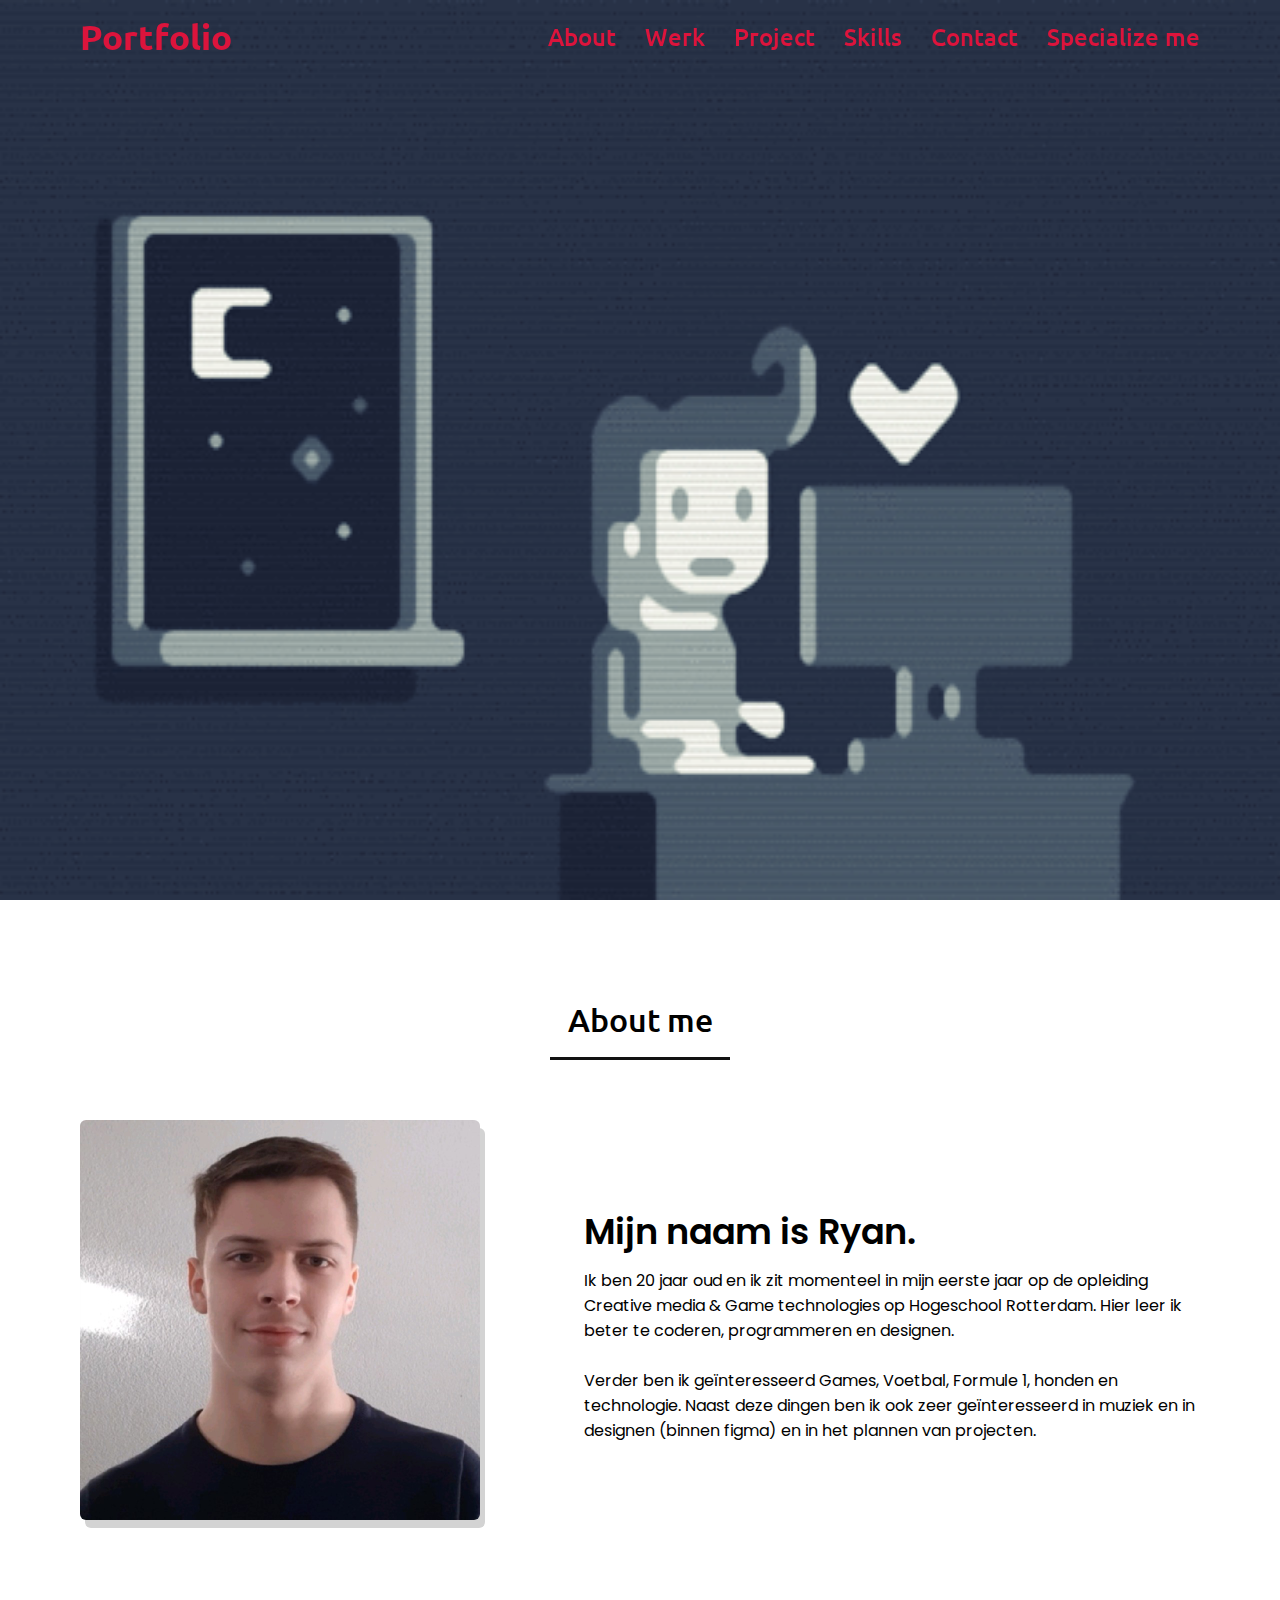
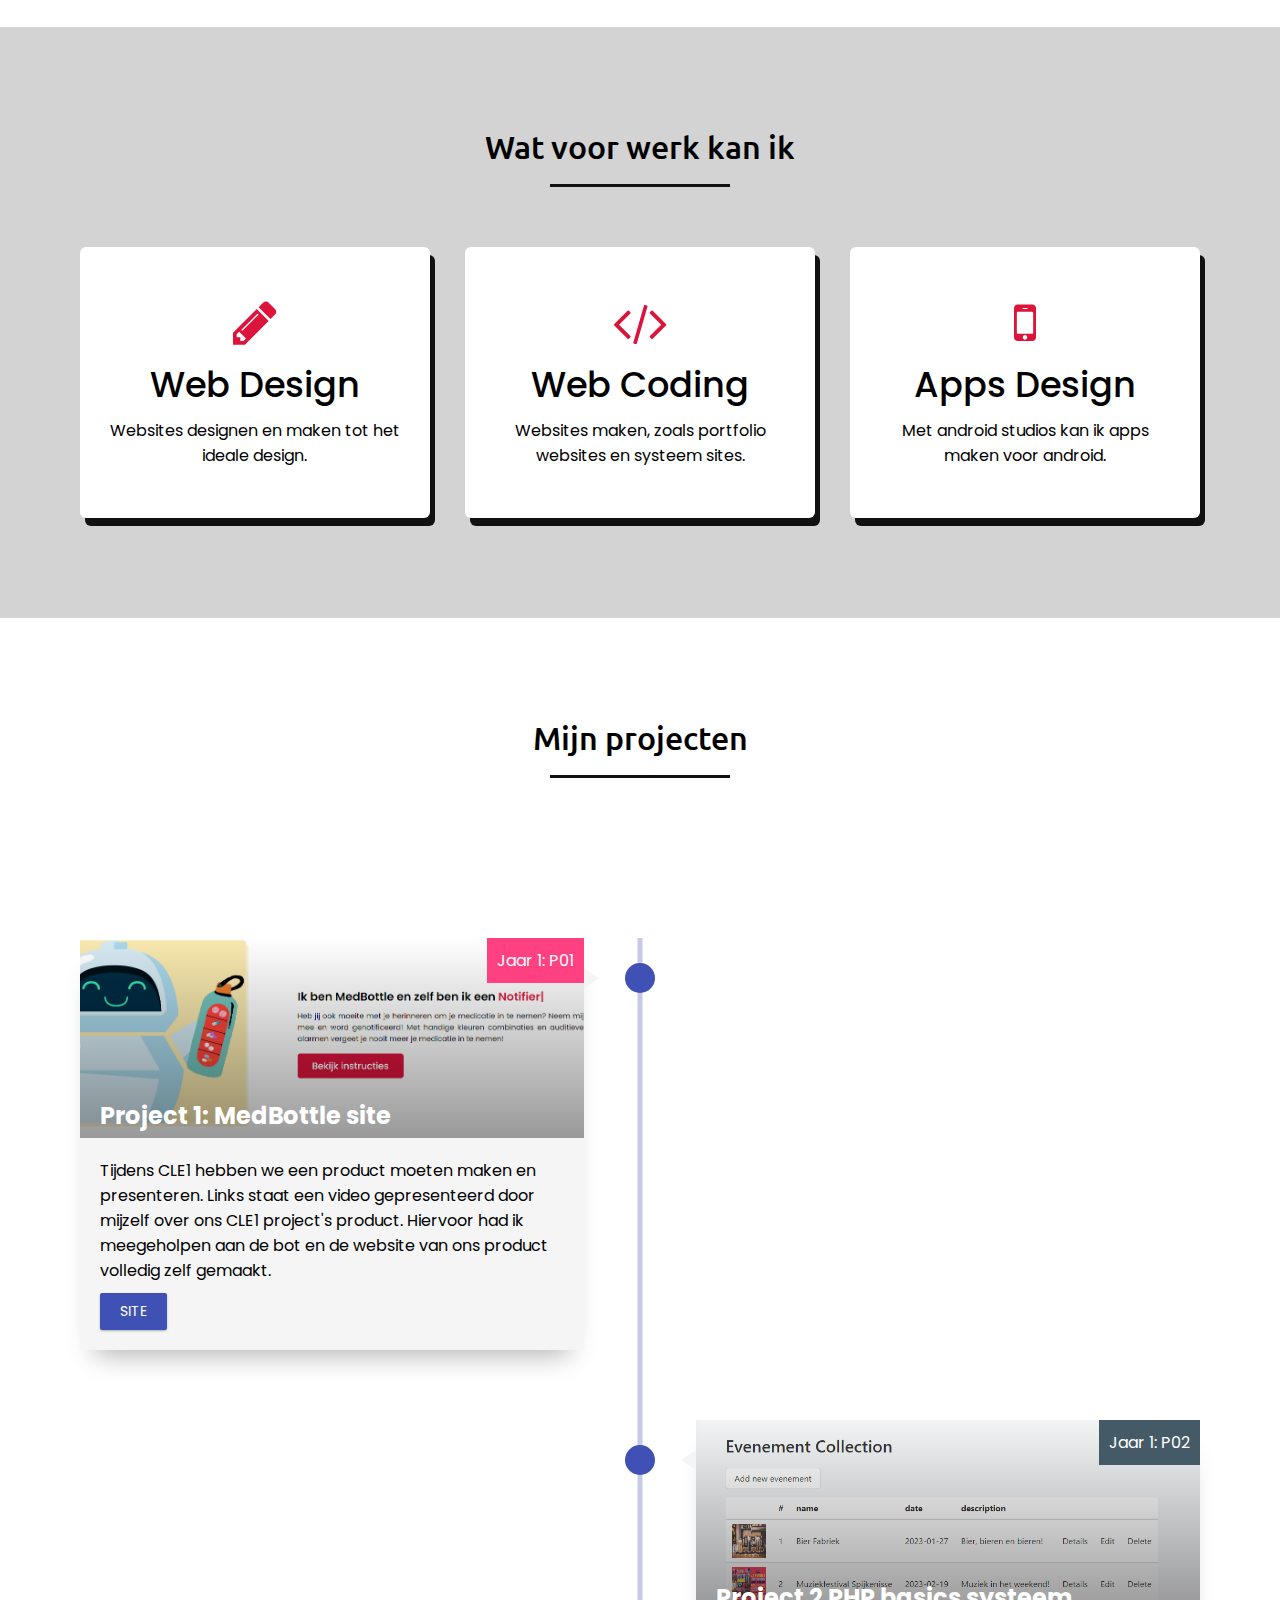
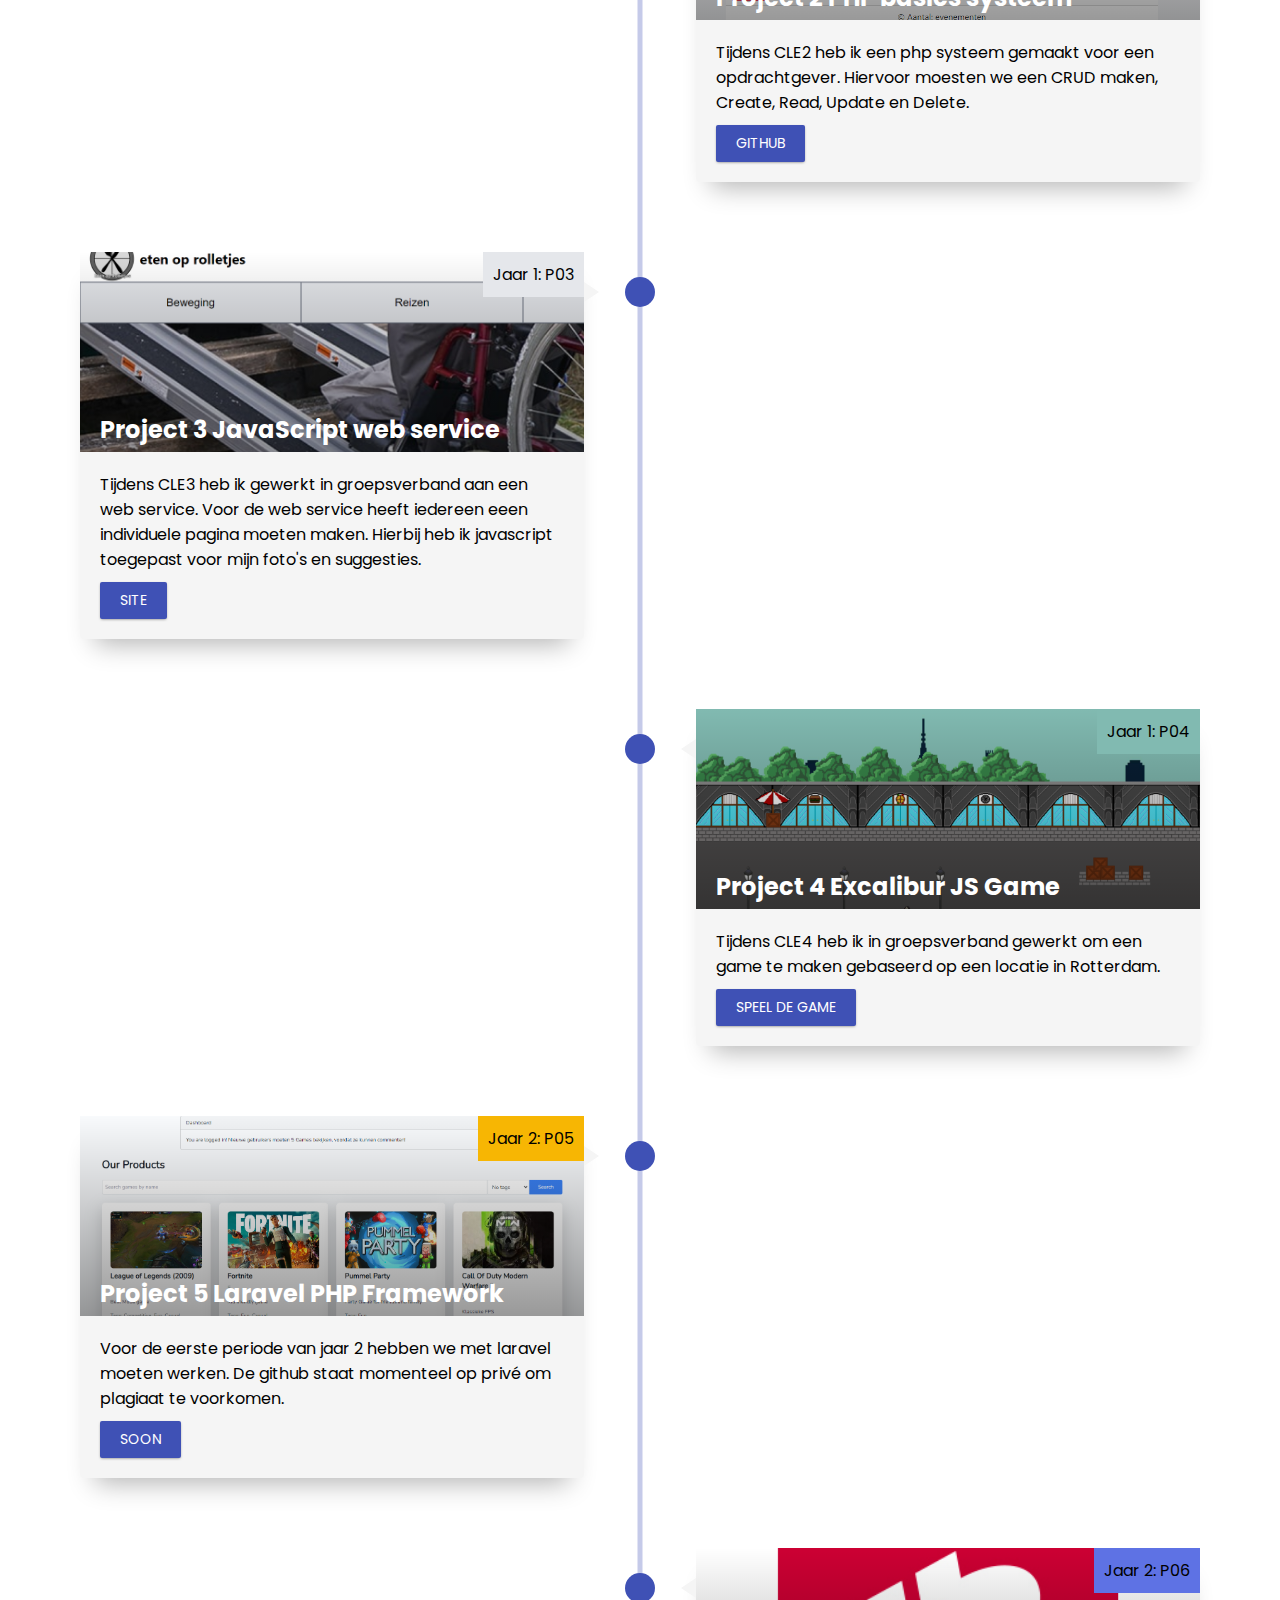
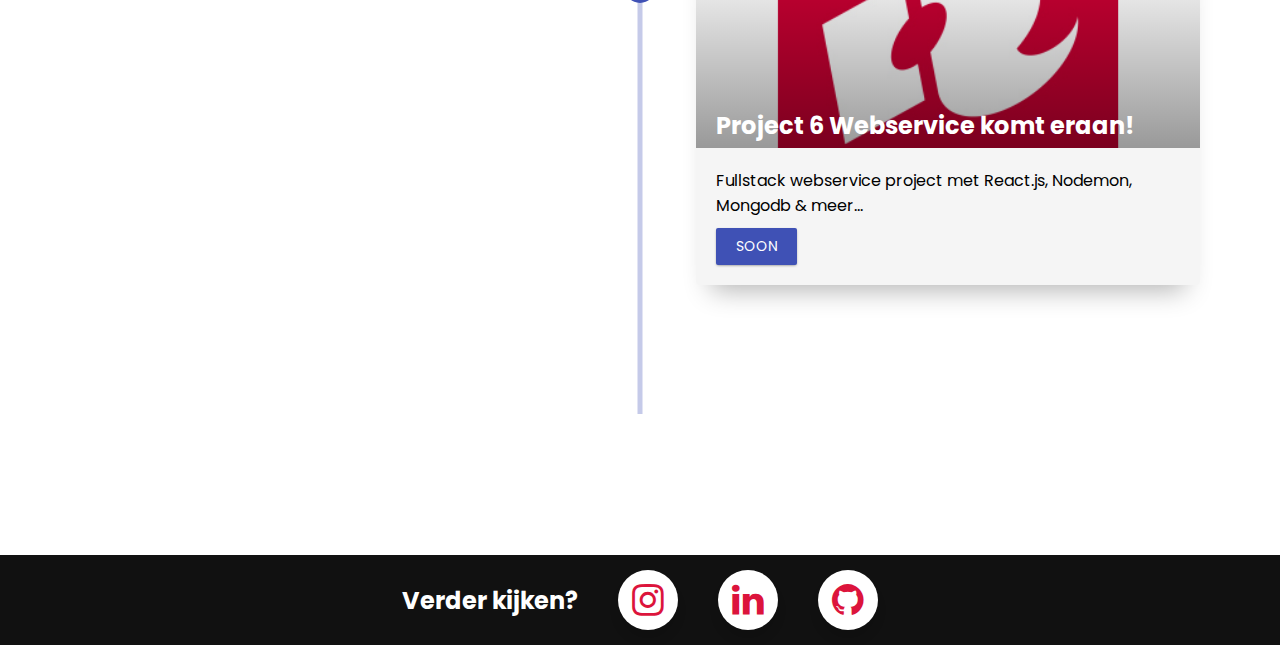
==== index.html @ 74a5bacd "Portfolio update" ====
<!DOCTYPE html>
<html lang="en">

<head>
    <meta charset="UTF-8">
    <meta http-equiv="X-UA-Compatible" content="IE=edge">
    <meta name="viewport" content="width=device-width, initial-scale=1.0">
    <title>Ryan de Man Portfolio</title>
    <link rel="icon" type="image/x-icon" href="./images/logohr.jpg">
    <link rel="stylesheet" href="portfolio.css">
    <script src="https://code.jquery.com/jquery-3.5.1.min.js"></script>
    <link rel="stylesheet" href="https://cdnjs.cloudflare.com/ajax/libs/font-awesome/4.7.0/css/font-awesome.min.css">
</head>

<body>
    <div class="scroll-up-btn">
        <i class="fa fa-angle-up"></i>
    </div>
    <header>
        <nav class="navbar">
            <div class="max-width">
                <div class="logo"><a href="#"><span>Portfolio</span></a></div>
                <ul class="menu">
                    <li><a href="#about" class="menu-btn">About</a></li>
                    <li><a href="#werk" class="menu-btn">Werk</a></li>
                    <li><a href="#werkvr" class="menu-btn">Project</a></li>
                    <li><a href="#skills" class="menu-btn">Skills</a></li>
                    <li><a href="#contact" class="menu-btn">Contact</a></li>
                    <li><a href="specialize.html" class="menu-btn">Specialize me</a></li>
                </ul>
                <div class="menu-btn">
                    <i class="fa fa-bars"></i>
                </div>
            </div>
        </nav>
    </header>
    <main>
        <!-- home section start -->
        <section class="home" id="home">
            <div class="max-width">
                <div class="home-content">
                    <div class="text-1"></div>
                    <div class="text-2"></div>
                    <div class="text-3"></div>
                </div>
            </div>
        </section>

        <!-- about section start -->
        <section class="about" id="about">
            <div class="max-width">
                <h2 class="title">About me</h2>
                <div class="about-content">
                    <div class="column left">
                        <img src="images/ryandm.jpg" alt="">
                    </div>
                    <div class="column right">
                        <div class="text">Mijn naam is Ryan.<span class="typing-2"></span></div>
                        <p>Ik ben 20 jaar oud en ik zit momenteel in mijn eerste jaar op de opleiding Creative media & Game technologies op Hogeschool Rotterdam. 
                            Hier leer ik beter te coderen, programmeren en designen.
                        </p>
                        <br>
                        <p>Verder ben ik geïnteresseerd Games, Voetbal, Formule 1, honden en technologie. Naast deze dingen ben ik ook zeer geïnteresseerd in muziek en 
                            in designen (binnen figma) en in het plannen van projecten.
                        </p>
                    </div>
                </div>
            </div>
        </section>

        <!-- Werk service start -->
        <section class="services" id="werk">
            <div class="max-width">
                <h2 class="title">Wat voor werk kan ik</h2>
                <div class="serv-content">
                    <div class="card">
                        <div class="box">
                            <i class="fa fa-pencil"></i>
                            <div class="text">Web Design</div>
                            <p>Websites designen en maken tot het ideale design.</p>
                        </div>
                    </div>
                    <div class="card">
                        <div class="box">
                            <i class="fa fa-code"></i>

                            <div class="text">Web Coding</div>
                            <p>Websites maken, zoals portfolio websites en systeem sites. </p>
                        </div>
                    </div>
                    <div class="card">
                        <div class="box">
                            <i class="fa fa-mobile"></i>
                            <div class="text">Apps Design</div>
                            <p>Met android studios kan ik apps maken voor android.</p>
                        </div>
                    </div>
                </div>
            </div>
        </section>


        <section class="about" id="werkvr">
            <div class="max-width">
                <h2 class="title">Mijn projecten</h2>
                <section class="timeline">
                    <div class="container">
                        <div class="timeline-item">
                            <div class="timeline-img"></div>

                            <div class="timeline-content timeline-card js--fadeInLeft">
                                <div class="timeline-img-header">
                                    <h2>Project 1: MedBottle site</h2>
                                </div>
                                <div class="date">Jaar 1: P01</div>
                                <p>Tijdens CLE1 hebben we een product moeten maken en presenteren. Links staat een video gepresenteerd door mijzelf over ons CLE1 project's product. Hiervoor had ik meegeholpen aan de bot en de website van ons product volledig
                                    zelf gemaakt.</p>
                                <a class="bnt-more" href="https://fireshotryan.github.io/CLEMedBottle/index.html" target="_blank">Site</a>
                            </div>
                        </div>

                        <div class="timeline-item">

                            <div class="timeline-img"></div>

                            <div class="timeline-content timeline-card js--fadeInRight">
                                <div class="timeline-img-header2">
                                    <h2>Project 2 PHP basics systeem</h2>
                                </div>
                                <div class="datetwo">Jaar 1: P02</div>
                                <p>Tijdens CLE2 heb ik een php systeem gemaakt voor een opdrachtgever. Hiervoor moesten we een CRUD maken, Create, Read, Update en Delete.</p>
                                <a class="bnt-more" href="https://github.com/Fireshotryan/Basicevenementen" target="_blank">Github</a>
                            </div>
                        </div>
                        <div class="timeline-item">

                            <div class="timeline-img"></div>

                            <div class="timeline-content timeline-card js--fadeInRight">
                                <div class="timeline-img-header3">
                                    <h2>Project 3 JavaScript web service</h2>
                                </div>
                                <div class="datethree">Jaar 1: P03</div>
                                <p>Tijdens CLE3 heb ik gewerkt in groepsverband aan een web service. Voor de web service heeft iedereen eeen individuele pagina moeten maken. Hierbij heb ik javascript toegepast voor mijn foto's en suggesties.
                                </p>
                                <a class="bnt-more" href="https://xanderkoen.github.io/CLE3/html/voorzieningen.html" target="_blank">Site</a>
                            </div>
                        </div>
                        <div class="timeline-item">

                            <div class="timeline-img"></div>

                            <div class="timeline-content timeline-card js--fadeInRight">
                                <div class="timeline-img-header4">
                                    <h2>Project 4 Excalibur JS Game</h2>
                                </div>
                                <div class="datefour">Jaar 1: P04</div>
                                <p>Tijdens CLE4 heb ik in groepsverband gewerkt om een game te maken gebaseerd op een locatie in Rotterdam.
                                </p>
                                <a class="bnt-more" href="https://thatguythimo.github.io/CLE4Team21/" target="_blank">Speel de game</a>
                            </div>
                        </div>
                        <div class="timeline-item">

                            <div class="timeline-img"></div>

                            <div class="timeline-content timeline-card js--fadeInRight">
                                <div class="timeline-img-header5">
                                    <h2>Project 5 Laravel PHP Framework</h2>
                                </div>
                                <div class="datefive">Jaar 2: P05</div>
                                <p>Voor de eerste periode van jaar 2 hebben we met laravel moeten werken. De github staat momenteel op privé om plagiaat te voorkomen.
                                </p>
                                <a class="bnt-more" href="#" target="_blank">Soon</a>
                            </div>
                        </div>
                        <div class="timeline-item">

                            <div class="timeline-img"></div>

                            <div class="timeline-content timeline-card js--fadeInRight">
                                <div class="timeline-img-header6">
                                    <h2>Project 6 Webservice komt eraan!</h2>
                                </div>
                                <div class="datesix">Jaar 2: P06</div>
                                <p>Fullstack webservice project met React.js, Nodemon, Mongodb & meer...
                                </p>
                                <a class="bnt-more" href="#" target="_blank">soon</a>
                            </div>
                        </div>
                    </div>

                </section>
        </section>
        <!-- skills section start -->
        <!-- <section class="skills" id="skills">
            <div class="max-width">
                <h2 class="title">Ervaring en skills</h2>
                <div class="skills-content">
                    <div class="column left">
                        <div class="text">Mijn ervaringen en skills</div>
                        <p>Ik heb 3 jaar ervaring op het MBO met coderen, waar ik met HTML, CSS, PHP, JavaScript, Laravel en Wordpress heb gewerkt.</p>
                    </div>
                    <div class="column right">
                        <div class="bars">
                            <div class="info">
                                <span>HTML</span>
                                <span>80%</span>
                            </div>
                            <div class="line html"></div>
                        </div>
                        <div class="bars">
                            <div class="info">
                                <span>CSS</span>
                                <span>75%</span>
                            </div>
                            <div class="line css"></div>
                        </div>
                        <div class="bars">
                            <div class="info">
                                <span>PHP</span>
                                <span>65%</span>
                            </div>
                            <div class="line php"></div>
                        </div>
                        <div class="bars">
                            <div class="info">
                                <span>JavaScript</span>
                                <span>40%</span>
                            </div>
                            <div class="line js"></div>
                        </div>
                        <div class="bars">
                            <div class="info">
                                <span>Laravel</span>
                                <span>60%</span>
                            </div>
                            <div class="line lara"></div>
                        </div>
                        <div class="bars">
                            <div class="info">
                                <span>Wordpress</span>
                                <span>70%</span>
                            </div>
                            <div class="line wordpr"></div>
                        </div>
                    </div>
                </div>
            </div>
        </section> -->

     
    </main>
    <!-- Footer + social media -->
    <footer>
        <div class="wrapper">
            <h2 class="icon">Verder kijken?</h2>
            <a href="https://www.instagram.com/ryanmdeman/" target="_blank" class="icon instagram">
                <div class="tooltip"> Instagram </div>
                <span> <i class="fa fa-instagram"></i> </span> </a>
            <a href="https://www.linkedin.com/in/ryan-de-man/" target="_blank" class="icon linkedin">
                <div class="tooltip"> Linkedin </div>
                <span> <i class="fa fa-linkedin"></i> </span> </a>
            <a href="https://github.com/Fireshotryan" target="_blank" class="icon github">
                <div class="tooltip"> Github </div>
                <span> <i class="fa fa-github"></i> </span> </a>
        </div>
    </footer>
    <script src="script.js"></script>
</body>
<script>
    $(function() {

        window.sr = ScrollReveal();

        if ($(window).width() < 768) {

            if ($('.timeline-content').hasClass('js--fadeInLeft')) {
                $('.timeline-content').removeClass('js--fadeInLeft').addClass('js--fadeInRight');
            }

            sr.reveal('.js--fadeInRight', {
                origin: 'right',
                distance: '300px',
                easing: 'ease-in-out',
                duration: 800,
            });

        } else {

            sr.reveal('.js--fadeInLeft', {
                origin: 'left',
                distance: '300px',
                easing: 'ease-in-out',
                duration: 800,
            });

            sr.reveal('.js--fadeInRight', {
                origin: 'right',
                distance: '300px',
                easing: 'ease-in-out',
                duration: 800,
            });

        }

        sr.reveal('.js--fadeInLeft', {
            origin: 'left',
            distance: '300px',
            easing: 'ease-in-out',
            duration: 800,
        });

        sr.reveal('.js--fadeInRight', {
            origin: 'right',
            distance: '300px',
            easing: 'ease-in-out',
            duration: 800,
        });


    });
</script>

</html>
---- portfolio.css ----
/*  import google fonts */

@import url('https://fonts.googleapis.com/css2?family=Poppins:wght@400;500;600;700&family=Ubuntu:wght@400;500;700&display=swap');
* {
    margin: 0;
    padding: 0;
    box-sizing: border-box;
    text-decoration: none;
}

html {
    scroll-behavior: smooth;
}


/* custom scroll bar */

::-webkit-scrollbar {
    width: 10px;
}

::-webkit-scrollbar-track {
    background: #f1f1f1;
}

::-webkit-scrollbar-thumb {
    background: #888;
}

::-webkit-scrollbar-thumb:hover {
    background: #555;
}


/* all similar content styling codes */

header {
    font-family: 'Ubuntu', sans-serif;
}

section {
    padding: 100px 0;
}

.max-width {
    max-width: 1300px;
    padding: 0 80px;
    margin: auto;
}

.about,
.services,
.skills,
.teams,
.contact,
footer {
    font-family: 'Poppins', sans-serif;
}

.about .about-content,
.services .serv-content,
.skills .skills-content {
    display: flex;
    flex-wrap: wrap;
    align-items: center;
    justify-content: space-between;
}

.contact .contact-content {
    display: flex;
    flex-wrap: wrap;
    justify-content: space-between;
}

section .title {
    position: relative;
    text-align: center;
    font-size: 2em;
    font-weight: 500;
    margin-bottom: 60px;
    padding-bottom: 20px;
    font-family: 'Ubuntu', sans-serif;
}

section .title::before {
    content: "";
    position: absolute;
    bottom: 0px;
    left: 50%;
    width: 180px;
    height: 3px;
    background: #111;
    transform: translateX(-50%);
}

section .title::after {
    position: absolute;
    bottom: -8px;
    left: 50%;
    font-size: 2em;
    color: crimson;
    padding: 0 5px;
    background: #fff;
    transform: translateX(-50%);
}


/* navbar styling */

.navbar {
    position: fixed;
    width: 100vw;
    z-index: 999;
    padding: 15px 0;
    transition: all 0.3s ease;
}

.navbar.sticky {
    padding: 15px 0;
}

.navbar .max-width {
    display: flex;
    align-items: center;
    justify-content: space-between;
}

.navbar .logo a {
    color: crimson;
    font-size: 2.2em;
    font-weight: 600;
}

.navbar .logo a span {
    transition: all 0.3s ease;
}

.navbar .menu li {
    list-style: none;
    display: inline-block;
}

.navbar .menu li a {
    display: block;
    color: crimson;
    font-size: 1.5em;
    font-weight: 500;
    margin-left: 25px;
    transition: color 0.3s ease;
}

.navbar .menu li a:hover {
    color: crimson;
}

.navbar.sticky .menu li a:hover {
    color: #fff;
}


/* menu btn styling */

.menu-btn {
    color: crimson;
    font-size: 2.0em;
    cursor: pointer;
    display: none;
}

.scroll-up-btn {
    position: fixed;
    height: 45px;
    width: 42px;
    background: crimson;
    right: 30px;
    bottom: 10px;
    text-align: center;
    line-height: 45px;
    color: #fff;
    z-index: 9999;
    font-size: 2.2em;
    border-radius: 6px;
    border-bottom-width: 2px;
    cursor: pointer;
    opacity: 0;
    pointer-events: none;
    transition: all 0.3s ease;
}

.scroll-up-btn.show {
    bottom: 90px;
    opacity: 1;
    pointer-events: auto;
    filter: drop-shadow(6px 6px 12px crimson) invert(25%);
}


/* home section styling */

.home {
    height: 100vh;
    color: #fff;
    min-height: 500px;
    background-attachment: fixed;
    font-family: 'Ubuntu', sans-serif;
    display: flex;
    background: url('images/bannergif.gif');
    background-repeat: no-repeat;
    background-size: 100% 120%;
    position: relative;
}

.home .max-width {
    width: 100vw;
    display: flex;
}

.home .max-width .row {
    margin-right: 0;
}

.home .home-content .text-1 {
    font-size: 2.2em;
}

.home .home-content .text-2 {
    font-size: 4.2em;
    font-weight: 600;
    margin-left: -3px;
}

.home .home-content .text-3 {
    font-size: 2.2em;
    margin: 5px 0;
}

.home .home-content .text-3 span {
    color: crimson;
    font-weight: 500;
}

.home .home-content a {
    display: inline-block;
    background: crimson;
    color: #fff;
    font-size: 2.1em;
    padding: 12px 36px;
    margin-top: 20px;
    font-weight: 400;
    border-radius: 6px;
    border: 2px solid crimson;
    transition: all 0.3s ease;
}

.home .home-content a:hover {
    color: crimson;
    background: none;
}


/* about section styling */

.about .about-content .left {
    width: 45%;
}

.about .about-content .left img {
    height: 400px;
    width: 400px;
    object-fit: cover;
    border-radius: 6px;
    box-shadow: 5px 8px #D3D3D3;
}

.about .about-content .right {
    width: 55%;
}

.about .about-content .right .text {
    font-size: 2.2em;
    font-weight: 600;
    margin-bottom: 10px;
}

.about .about-content .right .text span {
    color: crimson;
}

.about .about-content .right p {
    text-align: left;
}

.about .about-content .right a:hover {
    color: crimson;
    background: none;
}


/* Wat ik kan regelen */

.services,
.teams {
    background: #D3D3D3;
}

.services .title::before,
.teams .title::before {
    background: #111;
}

.services .title::after,
.teams .title::after {
    background: #111;
}

.services .serv-content .card {
    width: calc(33% - 20px);
    background: #fff;
    text-align: center;
    border-radius: 6px;
    box-shadow: 5px 8px #111;
    padding: 50px 25px;
    cursor: pointer;
    transition: all 0.3s ease;
}

.services .serv-content .card:hover {
    background: crimson;
}

.services .serv-content .card .box {
    transition: all 0.3s ease;
}

.services .serv-content .card:hover .box {
    transform: scale(1.05);
}

.services .serv-content .card i {
    font-size: 3.2em;
    color: crimson;
    transition: color 0.3s ease;
}

.services .serv-content .card:hover i {
    color: #fff;
}

.services .serv-content .card .text {
    font-size: 2.2em;
    font-weight: 500;
    margin: 10px 0 7px 0;
}

.timeline {
    position: relative;
}

.timeline::before {
    content: "";
    background: #C5CAE9;
    width: 5px;
    height: 95%;
    position: absolute;
    left: 50%;
    transform: translateX(-50%);
}

.timeline-item {
    width: 100%;
    margin-bottom: 70px;
}

.timeline-item:nth-child(even) .timeline-content {
    float: right;
    padding: 40px 30px 10px 30px;
}

.timeline-item:nth-child(even) .timeline-content .date {
    right: auto;
    left: 0;
}

.timeline-item:nth-child(even) .timeline-content::after {
    content: "";
    position: absolute;
    border-style: solid;
    width: 0;
    height: 0;
    top: 30px;
    left: -15px;
    border-width: 10px 15px 10px 0;
    border-color: transparent #f5f5f5 transparent transparent;
}

.timeline-item::after {
    content: "";
    display: block;
    clear: both;
}

.timeline-content {
    position: relative;
    width: 45%;
    padding: 10px 30px;
    border-radius: 4px;
    background: #f5f5f5;
    box-shadow: 0 20px 25px -15px rgba(0, 0, 0, 0.3);
}

.timeline-content::after {
    content: "";
    position: absolute;
    border-style: solid;
    width: 0;
    height: 0;
    top: 30px;
    right: -15px;
    border-width: 10px 0 10px 15px;
    border-color: transparent transparent transparent #f5f5f5;
}

.timeline-img {
    width: 30px;
    height: 30px;
    background: #3F51B5;
    border-radius: 50%;
    position: absolute;
    left: 50%;
    margin-top: 25px;
    margin-left: -15px;
}

.timeline-card {
    padding: 0 !important;
}

.timeline-card p {
    padding: 0 20px;
}

.timeline-card a {
    margin-left: 20px;
    background: #3F51B5;
    color: #FFFFFF;
    padding: 8px 20px;
    text-transform: uppercase;
    font-size: 14px;
    margin-bottom: 20px;
    margin-top: 10px;
    display: inline-block;
    border-radius: 2px;
    box-shadow: 0 1px 3px -1px rgba(0, 0, 0, 0.6);
}

.timeline-item .timeline-img-header {
    background: linear-gradient(rgba(0, 0, 0, 0), rgba(0, 0, 0, 0.4)), url("images/MedBottle.jpg") center center no-repeat;
    background-size: cover;
}

.timeline-item .timeline-img-header2 {
    background: linear-gradient(rgba(0, 0, 0, 0), rgba(0, 0, 0, 0.4)), url("images/Periode2.jpg") center center no-repeat;
    background-size: cover;
}

.timeline-item .timeline-img-header3 {
    background: linear-gradient(rgba(0, 0, 0, 0), rgba(0, 0, 0, 0.4)), url("images/CLE3.png") center center no-repeat;
    background-size: cover;
}

.timeline-item .timeline-img-header4 {
    background: linear-gradient(rgba(0, 0, 0, 0), rgba(0, 0, 0, 0.4)), url("images/Game.PNG") center center no-repeat;
    background-size: cover;
}

.timeline-item .timeline-img-header5 {
    background: linear-gradient(rgba(0, 0, 0, 0), rgba(0, 0, 0, 0.4)), url("images/laravel.PNG") center center no-repeat;
    background-size: cover;
}

.timeline-item .timeline-img-header6 {
    background: linear-gradient(rgba(0, 0, 0, 0), rgba(0, 0, 0, 0.4)), url("images/logohr.jpg") center center no-repeat;
    background-size: cover;
}

.timeline-img-header {
    height: 200px;
    position: relative;
    margin-bottom: 20px;
}

.timeline-img-header2 {
    height: 200px;
    position: relative;
    margin-bottom: 20px;
}

.timeline-img-header h2 {
    color: #FFFFFF;
    position: absolute;
    bottom: 5px;
    left: 20px;
}

.timeline-img-header2 h2 {
    color: #FFFFFF;
    position: absolute;
    bottom: 5px;
    left: 20px;
}

.timeline-img-header3 {
    height: 200px;
    position: relative;
    margin-bottom: 20px;
}

.timeline-img-header3 h2 {
    color: #FFFFFF;
    position: absolute;
    bottom: 5px;
    left: 20px;
}

.timeline-img-header4 {
    height: 200px;
    position: relative;
    margin-bottom: 20px;
}

.timeline-img-header4 h2 {
    color: #FFFFFF;
    position: absolute;
    bottom: 5px;
    left: 20px;
}

.timeline-img-header5 {
    height: 200px;
    position: relative;
    margin-bottom: 20px;
}

.timeline-img-header5 h2 {
    color: #FFFFFF;
    position: absolute;
    bottom: 5px;
    left: 20px;
}

.timeline-img-header6 {
    height: 200px;
    position: relative;
    margin-bottom: 20px;
}

.timeline-img-header6 h2 {
    color: #FFFFFF;
    position: absolute;
    bottom: 5px;
    left: 20px;
}



blockquote {
    margin-top: 30px;
    color: #757575;
    border-left-color: #3F51B5;
    padding: 0 20px;
}

.date {
    background: #FF4081;
    display: inline-block;
    color: #FFFFFF;
    padding: 10px;
    position: absolute;
    top: 0;
    right: 0;
}

.date {
    background: #FF4081;
    display: inline-block;
    color: #FFFFFF;
    padding: 10px;
    position: absolute;
    top: 0;
    right: 0;
}

.datetwo {
    background: #445A67;
    display: inline-block;
    color: #FFFFFF;
    padding: 10px;
    position: absolute;
    top: 0;
    right: 0;
}

.datethree {
    background: #e5e7eb;
    display: inline-block;
    color: #000000;
    padding: 10px;
    position: absolute;
    top: 0;
    right: 0;
}

.datefour {
    background: #81bab1;
    display: inline-block;
    color: #000000;
    padding: 10px;
    position: absolute;
    top: 0;
    right: 0;
}

.datefive {
    background: #f7b603;
    display: inline-block;
    color: #000000;
    padding: 10px;
    position: absolute;
    top: 0;
    right: 0;
}

.datesix {
    background: rgb(94, 114, 228);
    display: inline-block;
    color: #000000;
    padding: 10px;
    position: absolute;
    top: 0;
    right: 0;
}

@media screen and (max-width: 768px) {
    .timeline::before {
        left: 50px;
    }
    .timeline .timeline-img {
        left: 50px;
    }
    .timeline .timeline-content {
        max-width: 100%;
        width: auto;
        margin-left: 70px;
    }
    .timeline .timeline-item:nth-child(even) .timeline-content {
        float: none;
    }
    .timeline .timeline-item:nth-child(odd) .timeline-content::after {
        content: "";
        position: absolute;
        border-style: solid;
        width: 0;
        height: 0;
        top: 30px;
        left: -15px;
        border-width: 10px 15px 10px 0;
        border-color: transparent #f5f5f5 transparent transparent;
    }
}


/* CLE video sectie */

#werkvr.about .about-content .right {
    width: 45%;
}


/* Mijn skills */

.skills {
    background-color: #D3D3D3;
}

.skills .skills-content .column {
    width: calc(50% - 30px);
}

.skills .skills-content .left .text {
    font-size: 2em;
    font-weight: 600;
    margin-bottom: 10px;
}

.skills .skills-content .left p {
    text-align: left;
}

.skills .skills-content .left a:hover {
    color: crimson;
    background: none;
}

.skills .skills-content .right .bars {
    margin-bottom: 15px;
}

.skills .skills-content .right .info {
    display: flex;
    margin-bottom: 5px;
    align-items: center;
    justify-content: space-between;
}

.skills .skills-content .right span {
    font-weight: 500;
    font-size: 1.6em;
}

.skills .skills-content .right .line {
    height: 5px;
    width: 100%;
    background: lightgrey;
    position: relative;
}

.skills .skills-content .right .line::before {
    content: "";
    position: absolute;
    height: 100%;
    left: 0;
    top: 0;
    background: rgb(221, 9, 51);
}

.skills-content .right .html::before {
    width: 80%;
}

.skills-content .right .css::before {
    width: 75%;
}

.skills-content .right .php::before {
    width: 65%;
}

.skills-content .right .js::before {
    width: 40%;
}

.skills-content .right .lara::before {
    width: 60%;
}

.skills-content .right .wordpr::before {
    width: 70%;
}


/* contact formulier */

.contact .contact-content .column {
    width: calc(50% - 30px);
}

.contact .contact-content .text {
    font-size: 2em;
    font-weight: 600;
    margin-bottom: 10px;
}

.contact .contact-content .left p {
    text-align: start;
}

.contact .contact-content .left .icons {
    margin: 10px 0;
}

.contact .contact-content .row {
    display: flex;
    height: 65px;
    align-items: center;
}

.contact .contact-content .row .info {
    margin-left: 30px;
}

.contact .contact-content .row i {
    font-size: 2em;
    color: crimson;
}

.contact .contact-content .info .head {
    font-weight: 500;
}

.contact .contact-content .info .sub-title {
    color: #333;
}

.contact .right form .fields {
    display: flex;
}

.contact .right form .field,
.contact .right form .fields .field {
    height: 45px;
    width: 100%;
    margin-bottom: 15px;
}

.contact .right form .textarea {
    height: 80px;
    width: 100%;
}

.contact .right form .name {
    margin-right: 10px;
}

.contact .right form .field input,
.contact .right form .textarea textarea {
    height: 100%;
    width: 100%;
    border: 1px solid lightgrey;
    border-radius: 6px;
    outline: none;
    padding: 0 15px;
    font-size: 1.2em;
    font-family: 'Poppins', sans-serif;
    transition: all 0.3s ease;
}

.contact .right form .field input:focus,
.contact .right form .textarea textarea:focus {
    border-color: #b3b3b3;
}

.contact .right form .textarea textarea {
    padding-top: 10px;
    resize: none;
}

.contact .right form .button-area {
    display: flex;
    align-items: center;
}

.right form .button-area button {
    color: #fff;
    display: block;
    width: 160px!important;
    height: 45px;
    outline: none;
    font-size: 1.2em;
    font-weight: 500;
    border-radius: 6px;
    cursor: pointer;
    flex-wrap: nowrap;
    background: crimson;
    border: 2px solid crimson;
    transition: all 0.3s ease;
}

.right form .button-area button:hover {
    color: crimson;
    background: none;
}

input:invalid {
    background: rgb(233, 120, 120);
}

input:valid {
    background: white;
}

textarea:invalid {
    background: rgb(233, 120, 120);
}

textarea:valid {
    background: white;
}


/* footer section styling */

footer {
    background: #111;
    padding: 15px 23px;
    color: #fff;
    text-align: center;
}

footer span a {
    color: crimson;
    text-decoration: none;
}

footer span a:hover {
    text-decoration: underline;
}

.wrapper {
    display: inline-flex;
}

.wrapper .icon {
    margin: 0 20px;
    text-align: center;
    cursor: pointer;
    display: flex;
    align-items: center;
    justify-content: center;
    flex-direction: column;
    position: relative;
    z-index: 2;
    transition: 0.4s cubic-bezier(0.68, -0.55, 0.265, 1.55);
}

.wrapper .icon span {
    display: block;
    height: 60px;
    width: 60px;
    background: #fff;
    border-radius: 50%;
    position: relative;
    z-index: 2;
    box-shadow: 0px 10px 10px rgba(0, 0, 0, 0.1);
    transition: 0.4s cubic-bezier(0.68, -0.55, 0.265, 1.55);
}

.wrapper .icon span i {
    line-height: 60px;
    font-size: 2.3em;
    color: crimson;
}

.wrapper .icon .tooltip {
    position: absolute;
    top: 0;
    z-index: 1;
    background: #fff;
    color: #fff;
    padding: 10px 18px;
    font-size: 1.2em;
    font-weight: 500;
    border-radius: 25px;
    opacity: 0;
    pointer-events: none;
    box-shadow: 0px 10px 10px rgba(0, 0, 0, 0.1);
    transition: 0.4s cubic-bezier(0.68, -0.55, 0.265, 1.55);
}

.wrapper .icon:hover .tooltip {
    top: -70px;
    opacity: 1;
    pointer-events: auto;
}

.icon .tooltip:before {
    position: absolute;
    content: "";
    height: 15px;
    width: 15px;
    background: #fff;
    left: 50%;
    bottom: -6px;
    transform: translateX(-50%) rotate(45deg);
    transition: 0.4s cubic-bezier(0.68, -0.55, 0.265, 1.55);
}

.wrapper .icon:hover span {
    color: #fff;
}

.wrapper .icon:hover span i {
    color: #fff;
}

.wrapper .icon:hover span,
.wrapper .icon:hover .tooltip {
    text-shadow: 0px -1px 0px rgba(0, 0, 0, 0.4);
}

.wrapper .facebook:hover span,
.wrapper .facebook:hover .tooltip,
.wrapper .facebook:hover .tooltip:before {
    background: #3B5999;
}

.wrapper .twitter:hover span,
.wrapper .twitter:hover .tooltip,
.wrapper .twitter:hover .tooltip:before {
    background: #46C1F6;
}

.wrapper .instagram:hover span,
.wrapper .instagram:hover .tooltip,
.wrapper .instagram:hover .tooltip:before {
    background: #e1306c;
}

.wrapper .github:hover span,
.wrapper .github:hover .tooltip,
.wrapper .github:hover .tooltip:before {
    background: #333;
}

.wrapper .linkedin:hover span,
.wrapper .linkedin:hover .tooltip,
.wrapper .linkedin:hover .tooltip:before {
    background: #0A66C2;
}


/* responsive media query start */

@media (max-width: 1104px) {
    .about .about-content .left img {
        height: 350px;
        width: 350px;
    }
}

@media (max-width: 991px) {
    .max-width {
        padding: 0 50px;
    }
}

@media (max-width: 947px) {
    .menu-btn {
        display: block;
        z-index: 999;
    }
    .menu-btn i.active:before {
        content: "\f00d";
    }
    .navbar .menu {
        position: fixed;
        height: 100vh;
        width: 100vw;
        left: -100%;
        top: 0;
        background: #111;
        text-align: center;
        padding-top: 80px;
        transition: all 0.3s ease;
    }
    .navbar .menu.active {
        left: 0;
    }
    .navbar .menu li {
        display: block;
    }
    .navbar .menu li a {
        display: inline-block;
        margin: 20px 0;
        font-size: 1.5em;
    }
    .home .home-content .text-2 {
        font-size: 4.2em;
    }
    .home .home-content .text-3 {
        font-size: 2.2em;
    }
    .home .home-content a {
        font-size: 2.1em;
        padding: 10px 30px;
    }
    .max-width {
        max-width: 930px;
    }
    .about .about-content .column {
        width: 100%;
    }
    .about .about-content .left {
        display: flex;
        justify-content: center;
        margin: 0 auto 60px;
    }
    .about .about-content .right {
        flex: 100%;
    }
    .services .serv-content .card {
        width: calc(50% - 10px);
        margin-bottom: 20px;
    }
    .skills .skills-content .column,
    .contact .column {
        width: 100%;
        margin-bottom: 35px;
    }
}

@media (max-width: 690px) {
    .max-width {
        padding: 0 23px;
    }
    .home .home-content .text-2 {
        font-size: 4.2em;
    }
    .home .home-content .text-3 {
        font-size: 2.2em;
    }
    .home .home-content a {
        font-size: 2.1em;
    }
    .services .serv-content .card {
        width: 100%;
    }
}

@media (max-width: 500px) {
    .home .home-content .text-2 {
        font-size: 3.6em;
    }
    .home .home-content .text-3 {
        font-size: 2.2em;
    }
    .about .about-content .right .text,
    .skills .skills-content .left .text {
        font-size: 1.8em;
    }
    footer {
        font-size: 0.9em;
    }
    .wrapper .icon {
        margin: 0 10px;
        font-size: 1.2em;
    }
    .contact .right form .fields {
        flex-direction: column;
    }
    .contact .right form .name,
    .contact .right form .email {
        margin: 0;
    }
    .right form .error-box {
        width: 150px;
    }
    .right form .button-area button {
        color: #fff;
        display: block;
        width: 160px!important;
        height: 45px;
        outline: none;
        font-size: 1em;
        font-weight: 500;
        border-radius: 6px;
        cursor: pointer;
        flex-wrap: nowrap;
        background: crimson;
        border: 2px solid crimson;
        transition: all 0.3s ease;
    }
}

@media (max-width: 380px) {
    .wrapper .icon {
        margin: 0 2px;
        font-size: 0.8em;
    }
    .about .about-content .left img {
        height: 350px;
        width: 200px;
    }
}
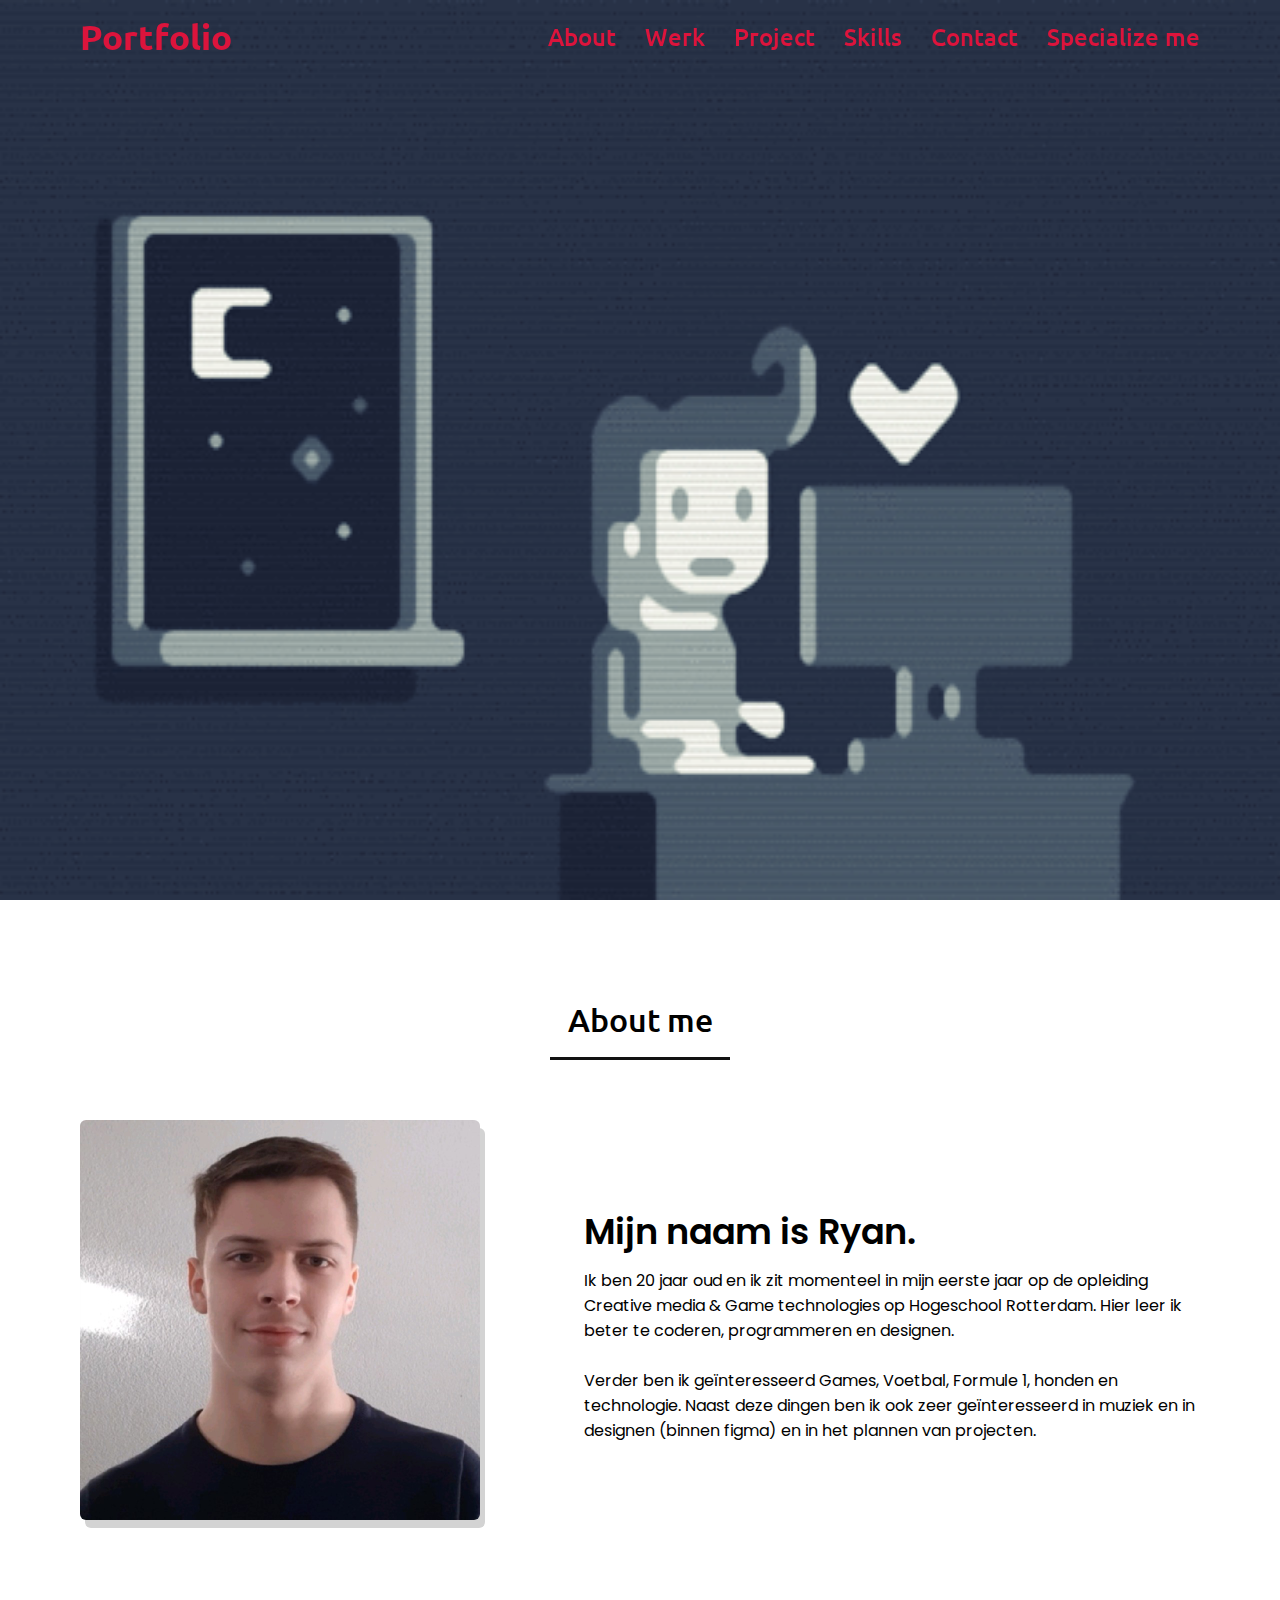
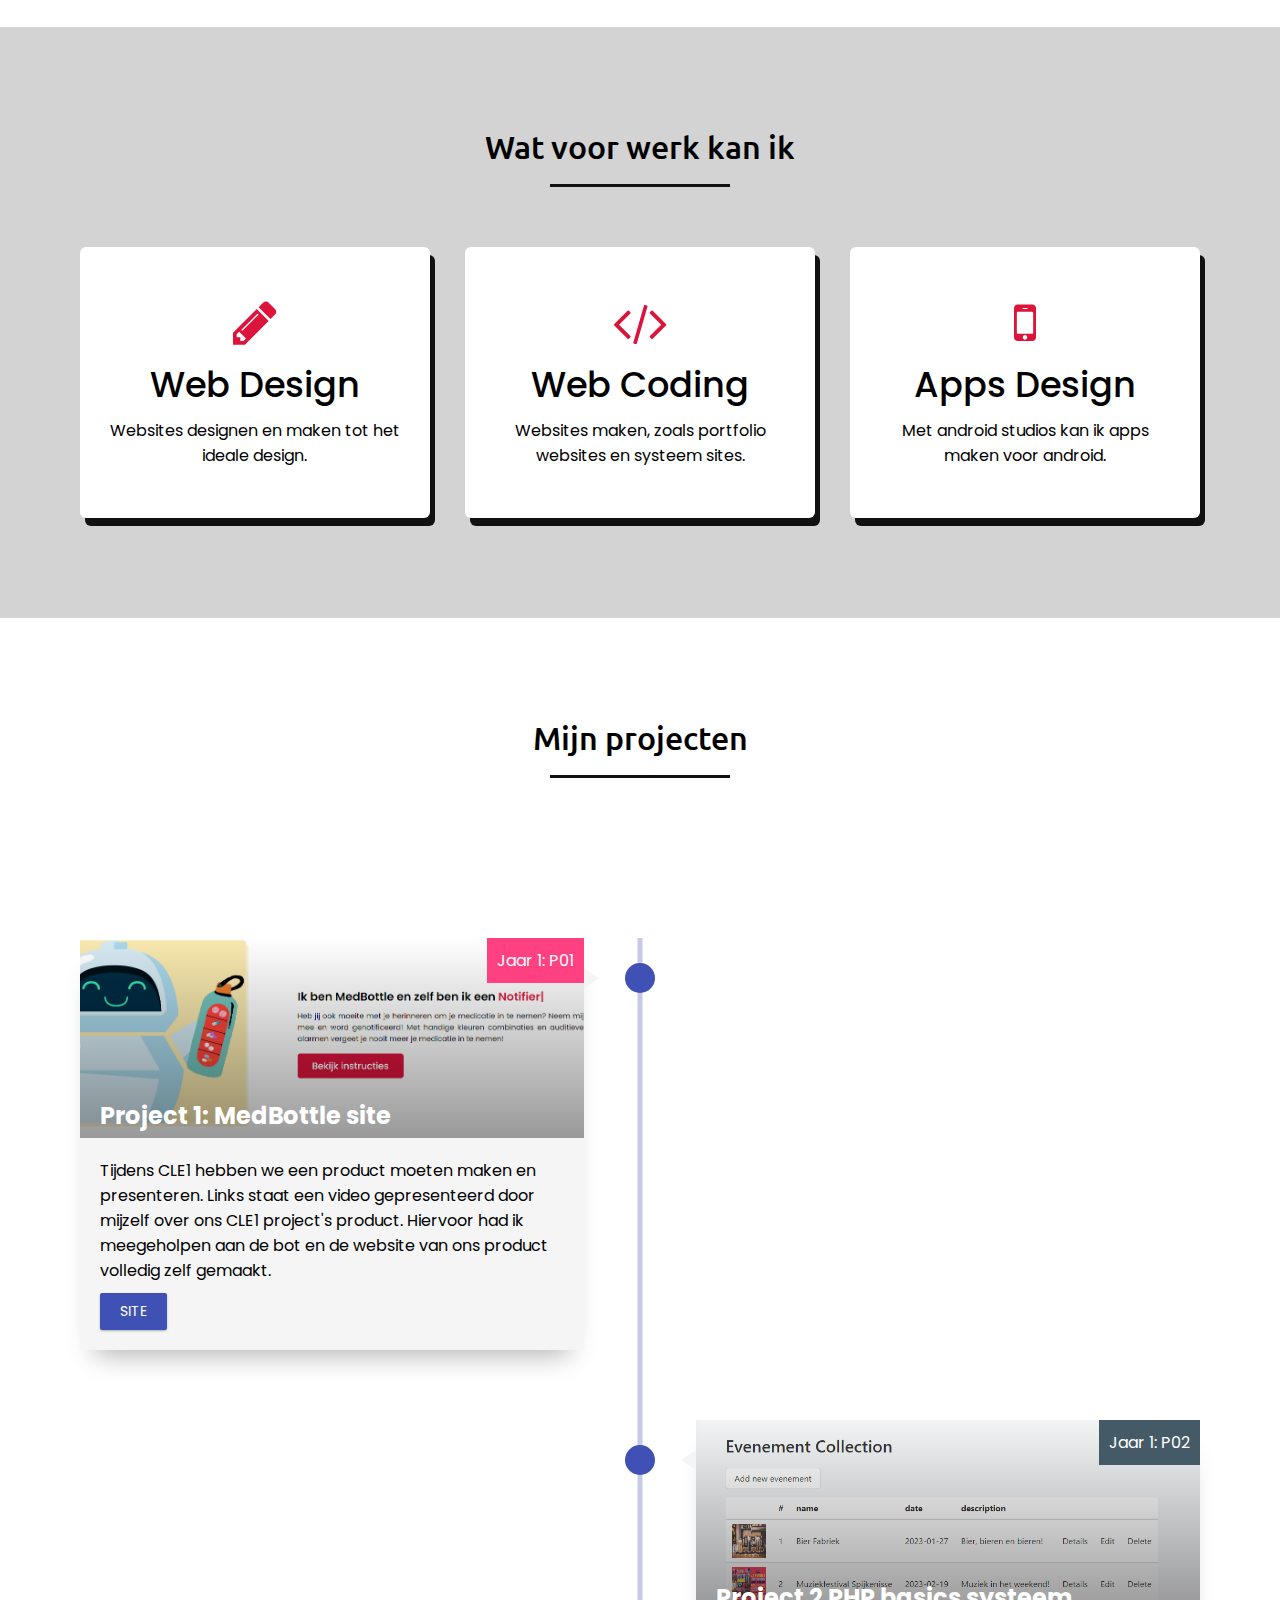
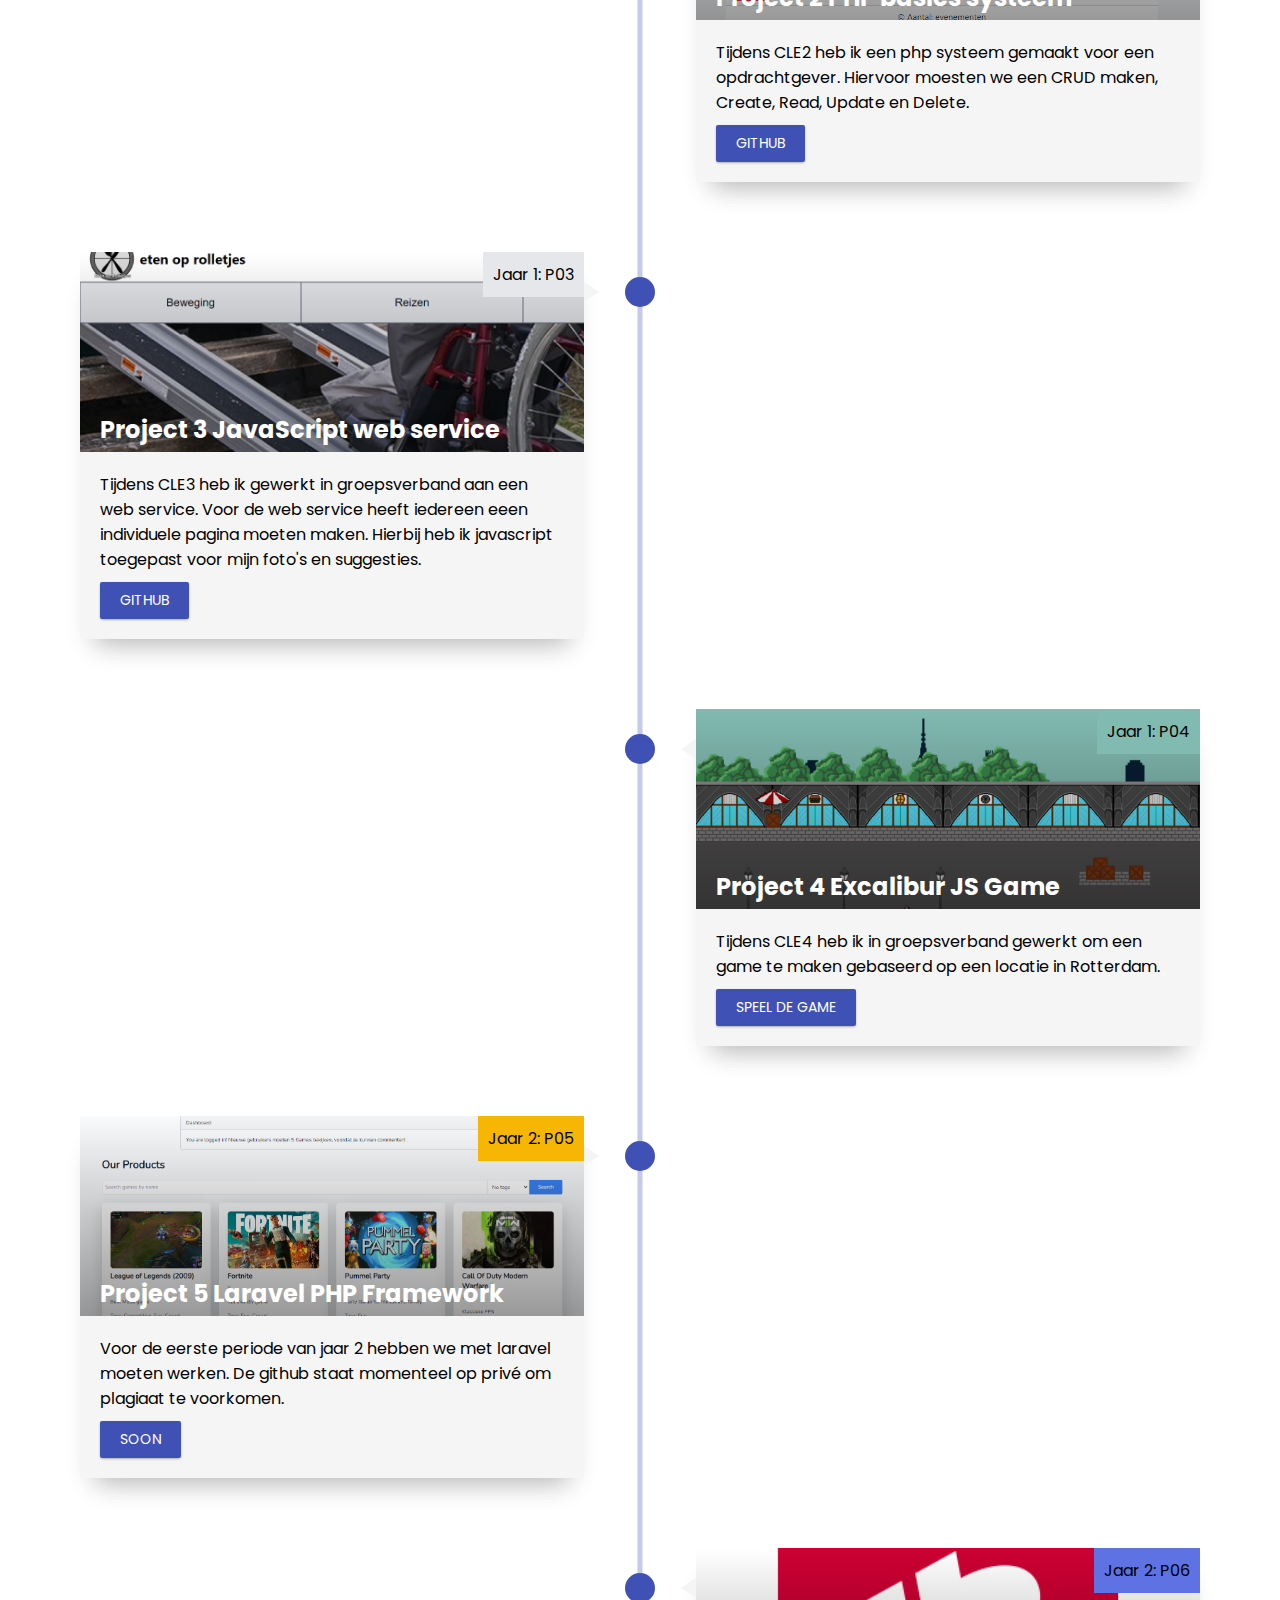
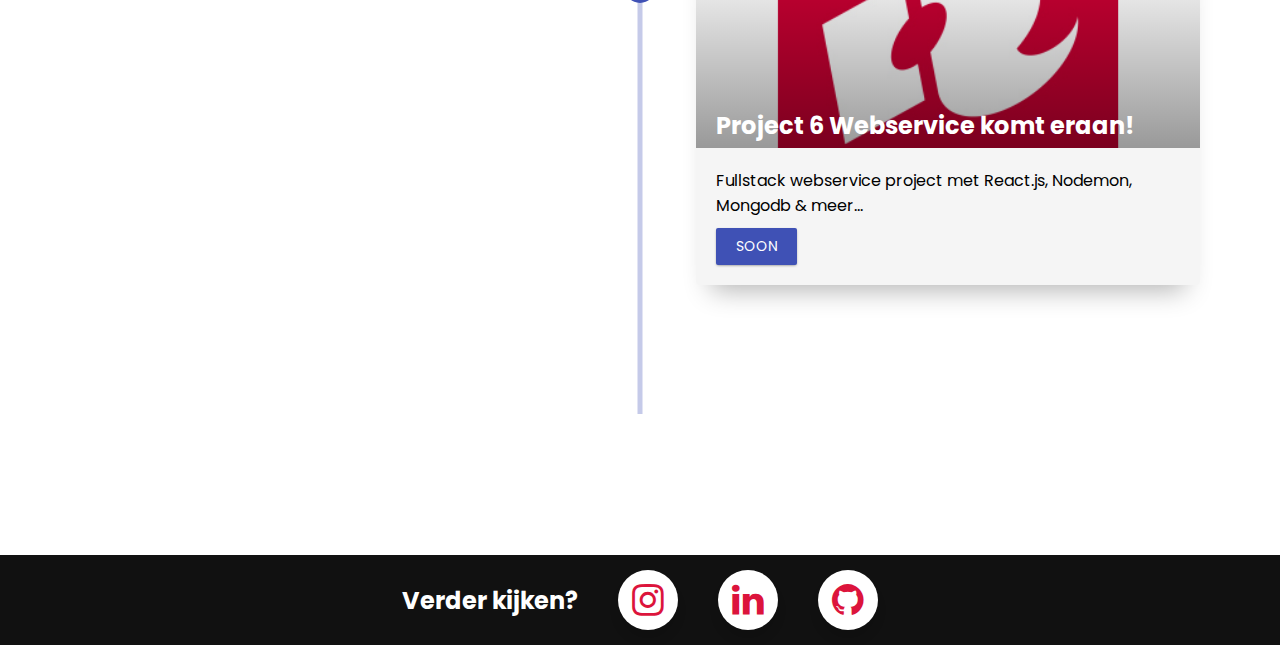
==== commit 9dd5a00c: "typo update" ====
--- a/index.html
+++ b/index.html
@@ -143,7 +143,7 @@
                                 <div class="datethree">Jaar 1: P03</div>
                                 <p>Tijdens CLE3 heb ik gewerkt in groepsverband aan een web service. Voor de web service heeft iedereen eeen individuele pagina moeten maken. Hierbij heb ik javascript toegepast voor mijn foto's en suggesties.
                                 </p>
-                                <a class="bnt-more" href="https://xanderkoen.github.io/CLE3/html/voorzieningen.html" target="_blank">Site</a>
+                                <a class="bnt-more" href="https://xanderkoen.github.io/CLE3/html/voorzieningen.html" target="_blank">Github</a>
                             </div>
                         </div>
                         <div class="timeline-item">
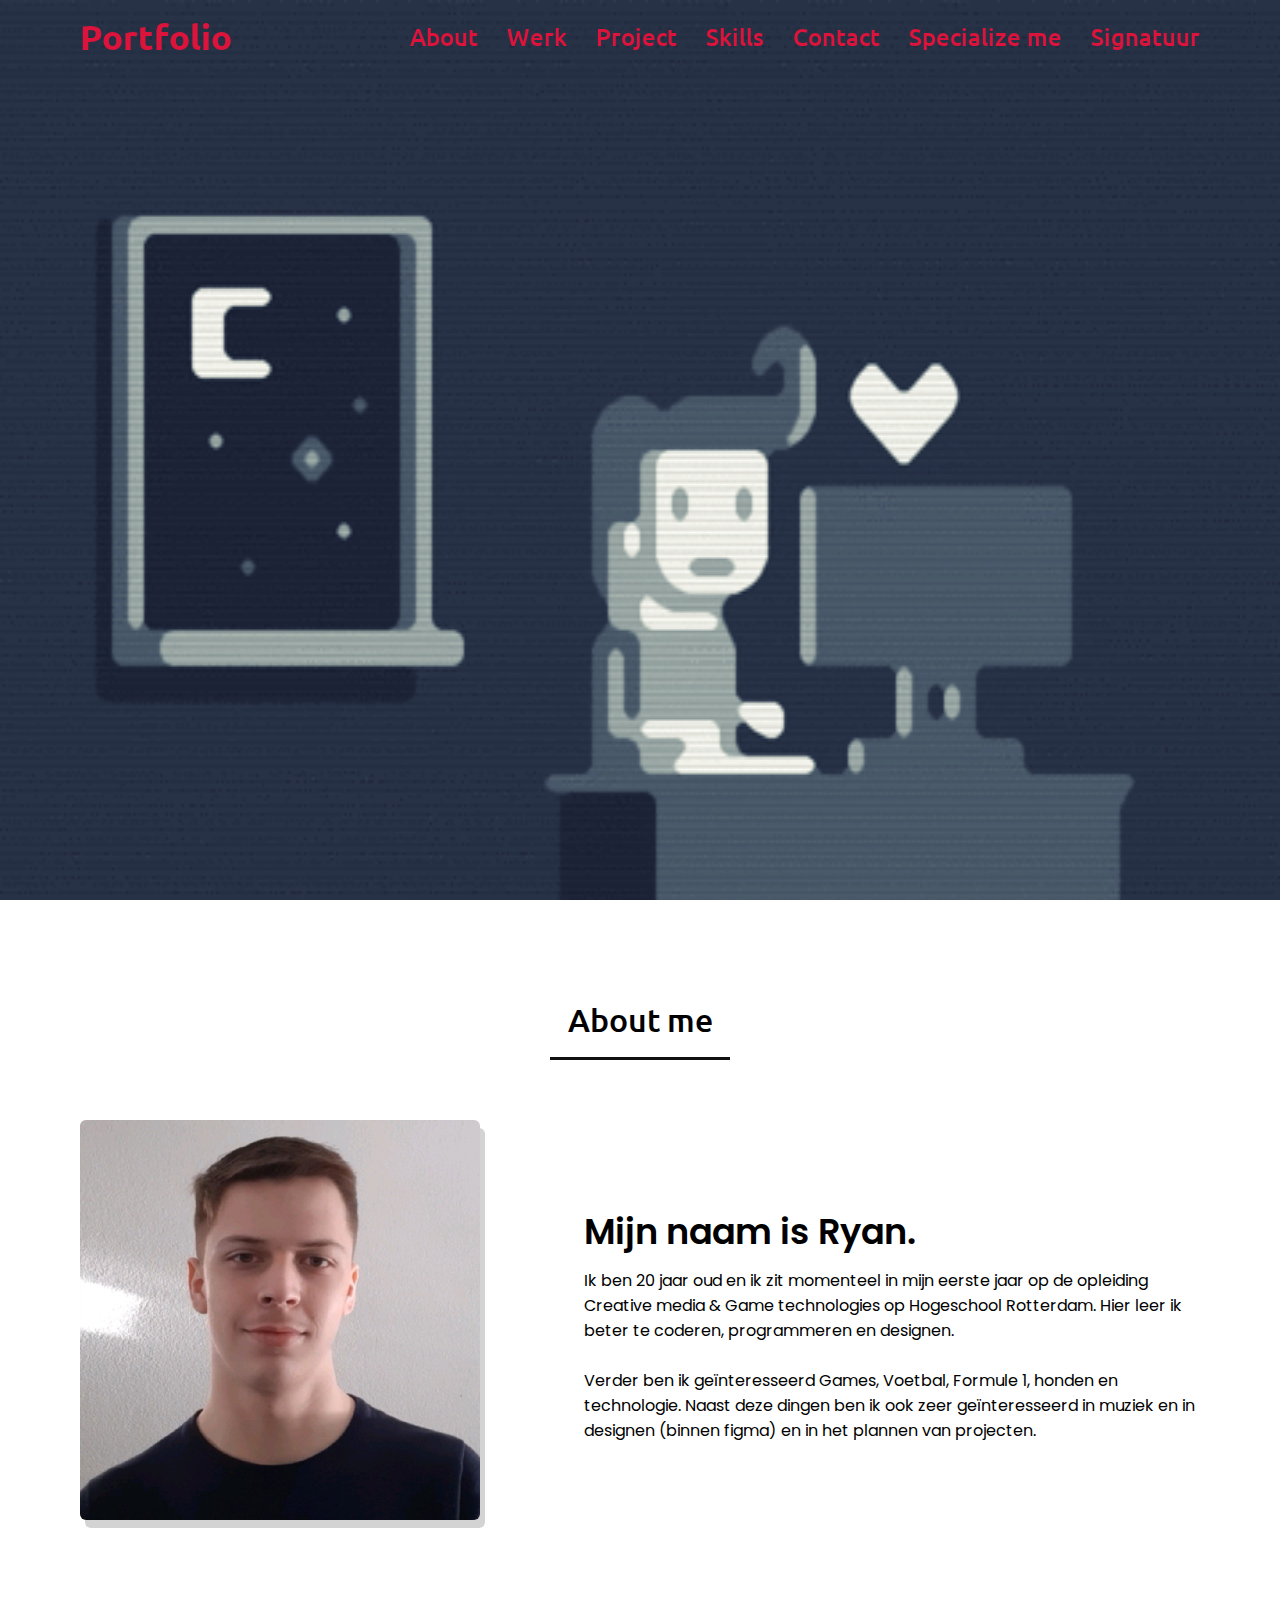
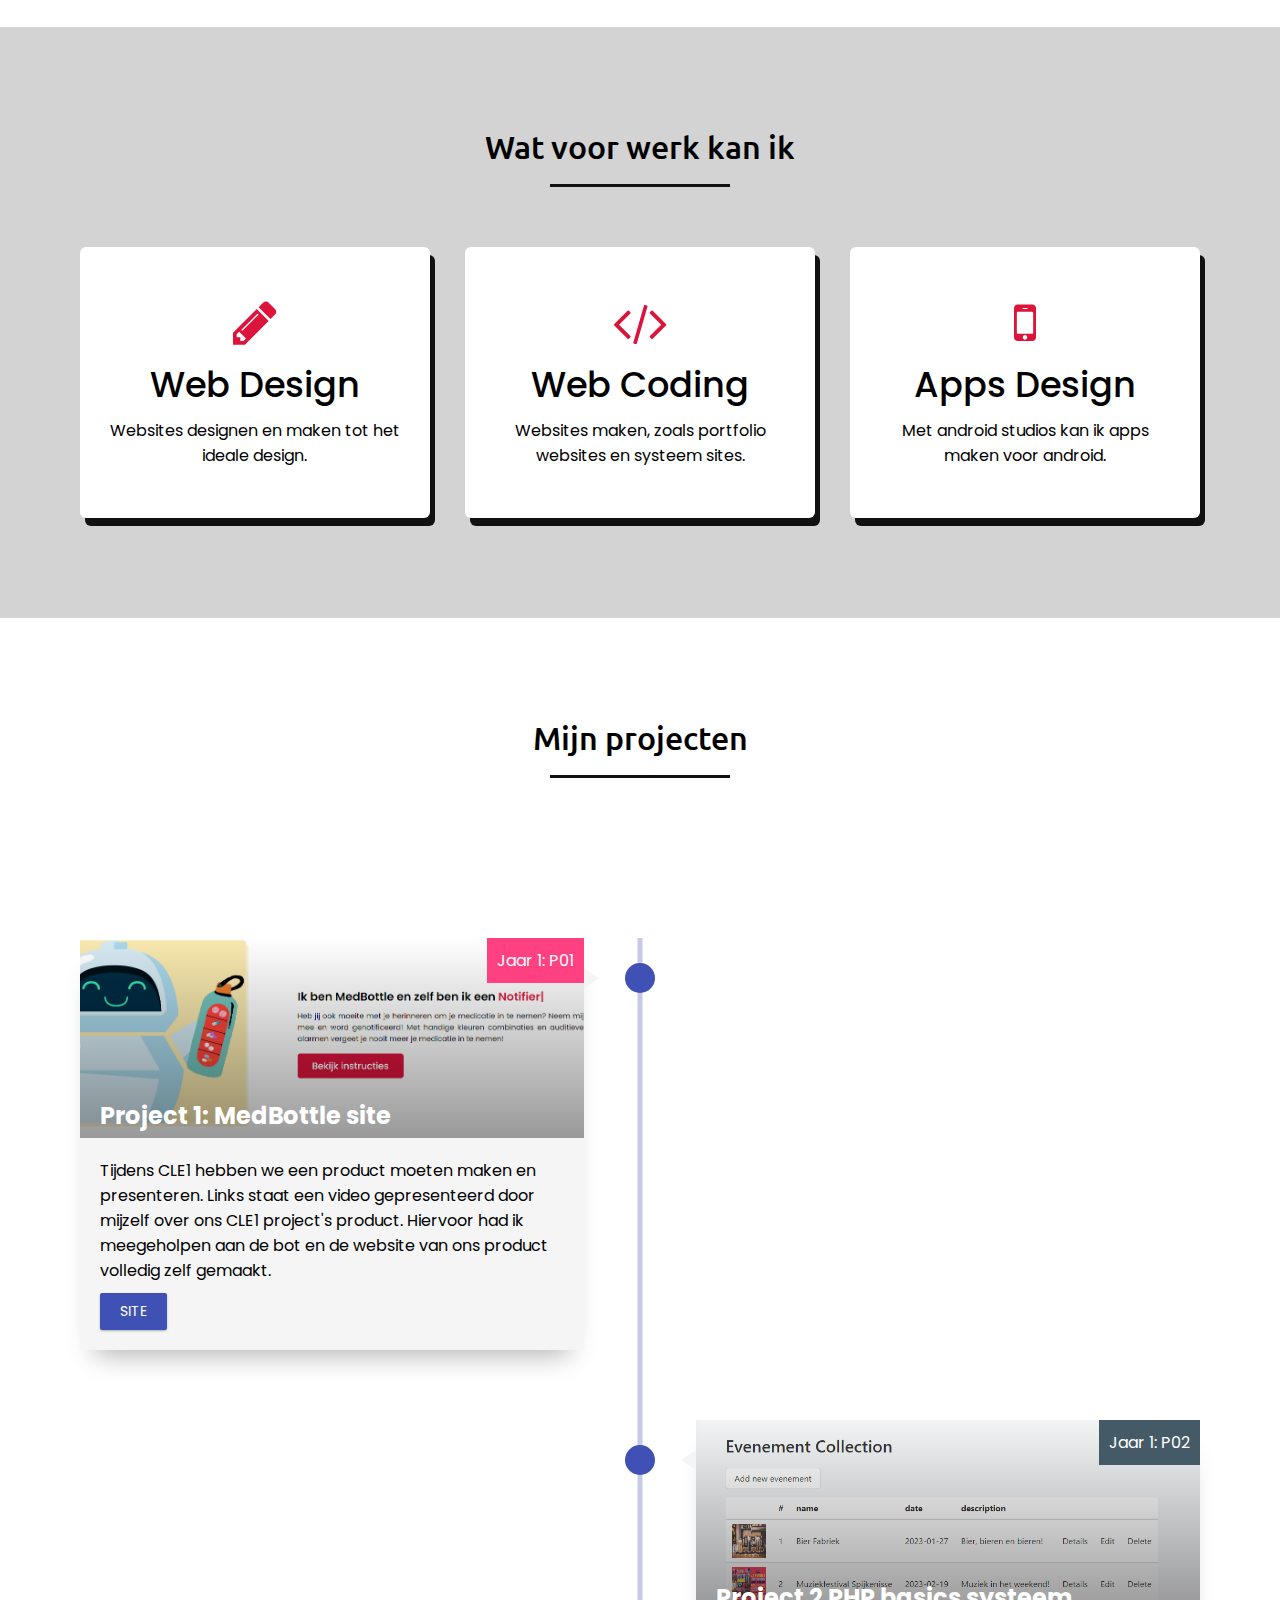
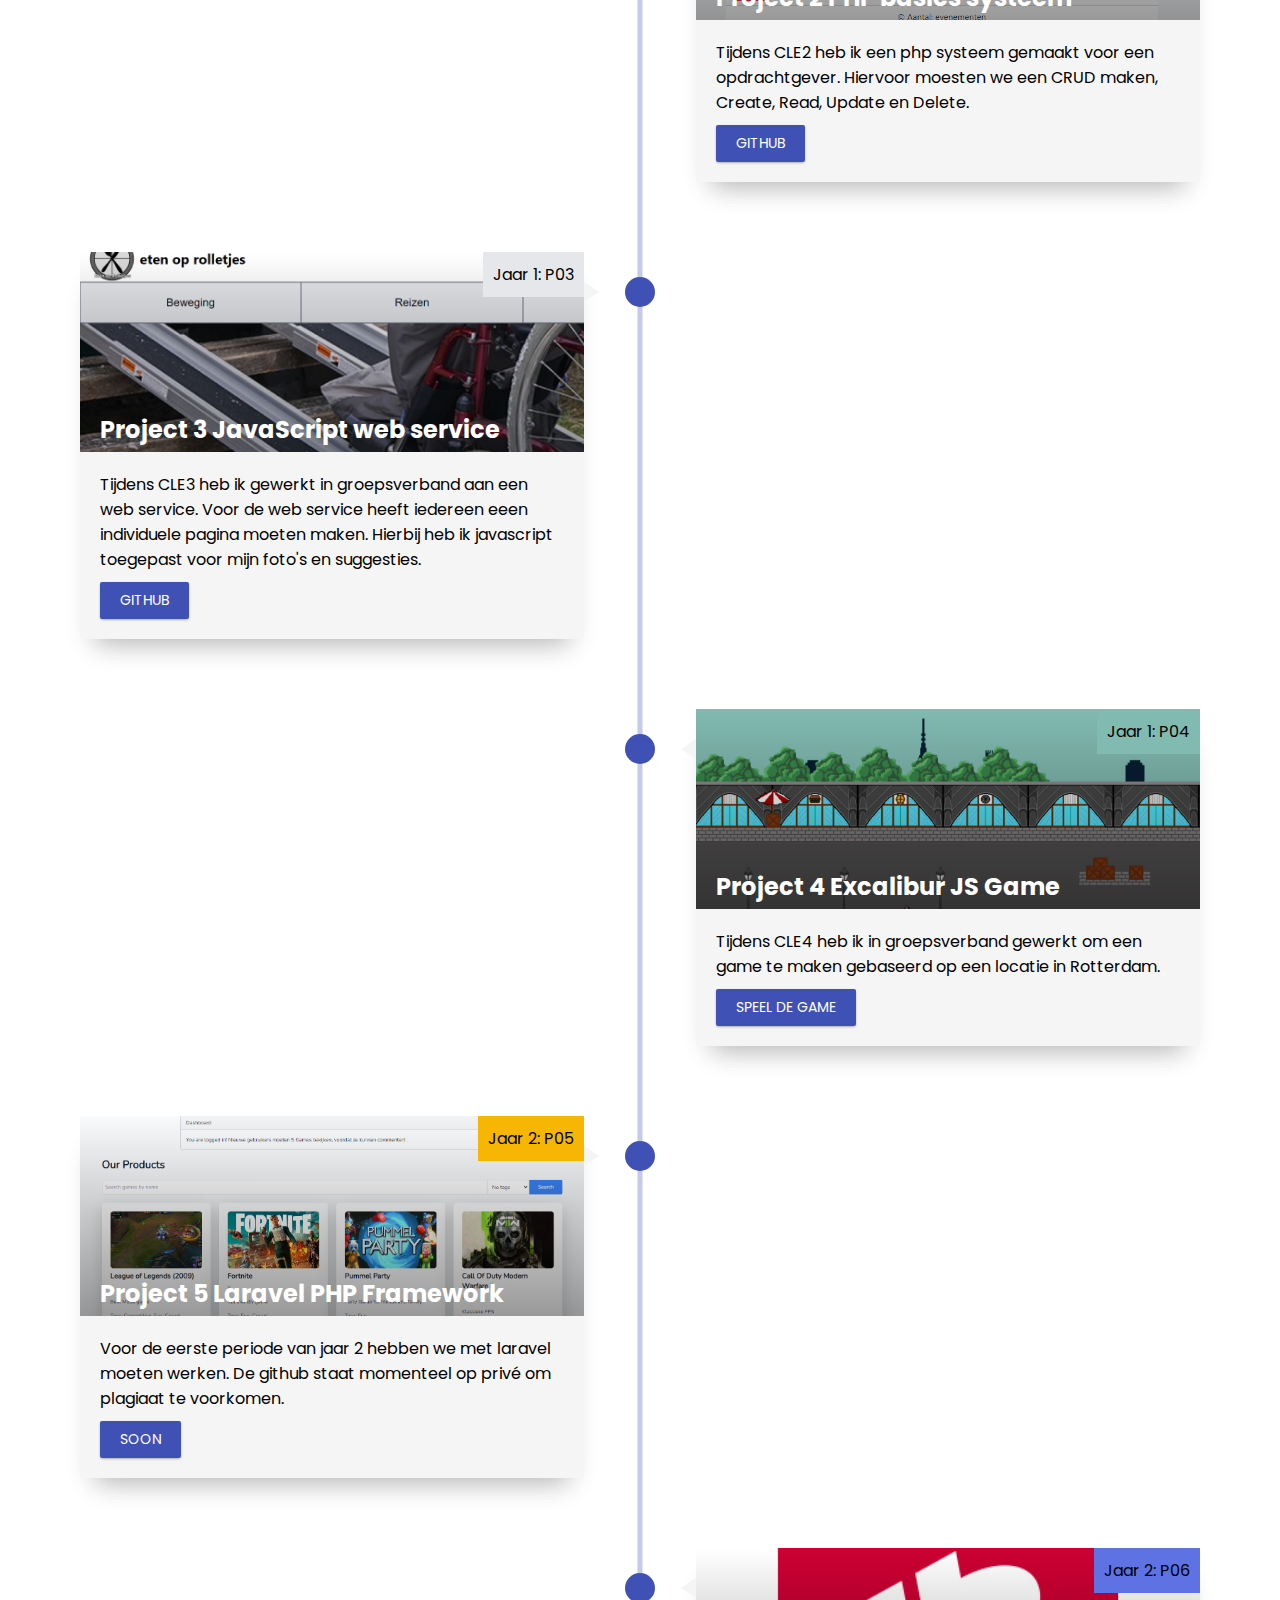
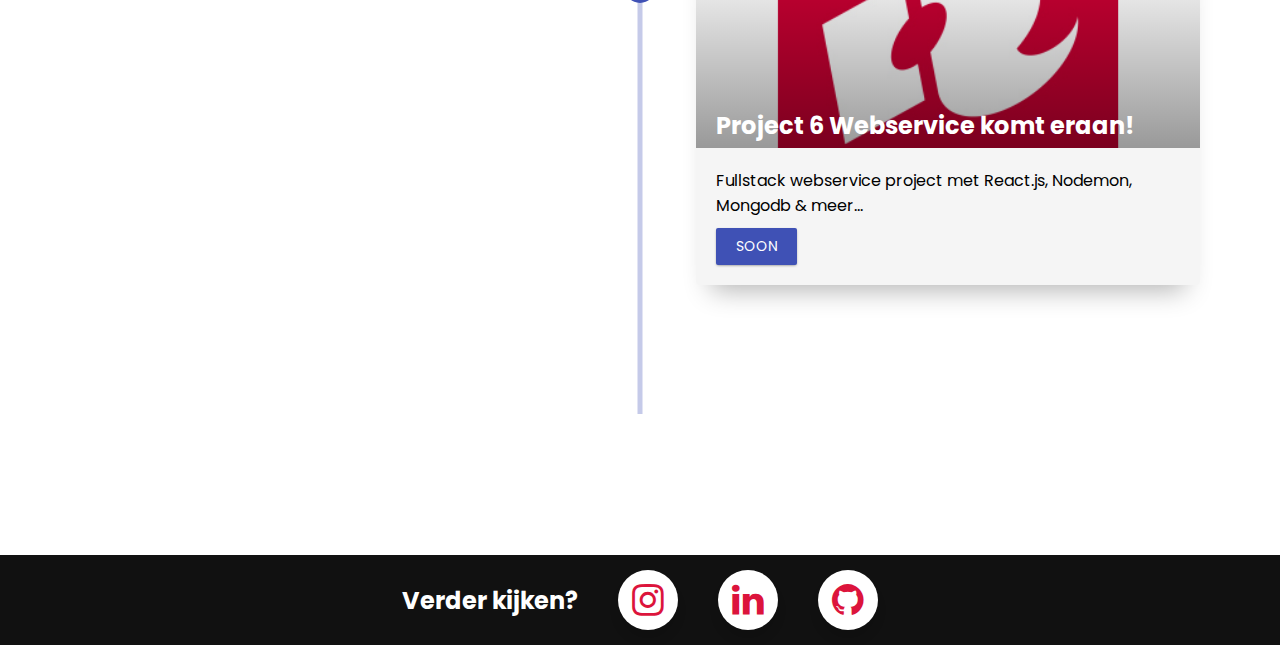
==== commit 80a1d34e: "update" ====
--- a/index.html
+++ b/index.html
@@ -27,6 +27,7 @@
                     <li><a href="#skills" class="menu-btn">Skills</a></li>
                     <li><a href="#contact" class="menu-btn">Contact</a></li>
                     <li><a href="specialize.html" class="menu-btn">Specialize me</a></li>
+                    <li><a href="Signatuur.html" class="menu-btn">Signatuur</a></li>
                 </ul>
                 <div class="menu-btn">
                     <i class="fa fa-bars"></i>
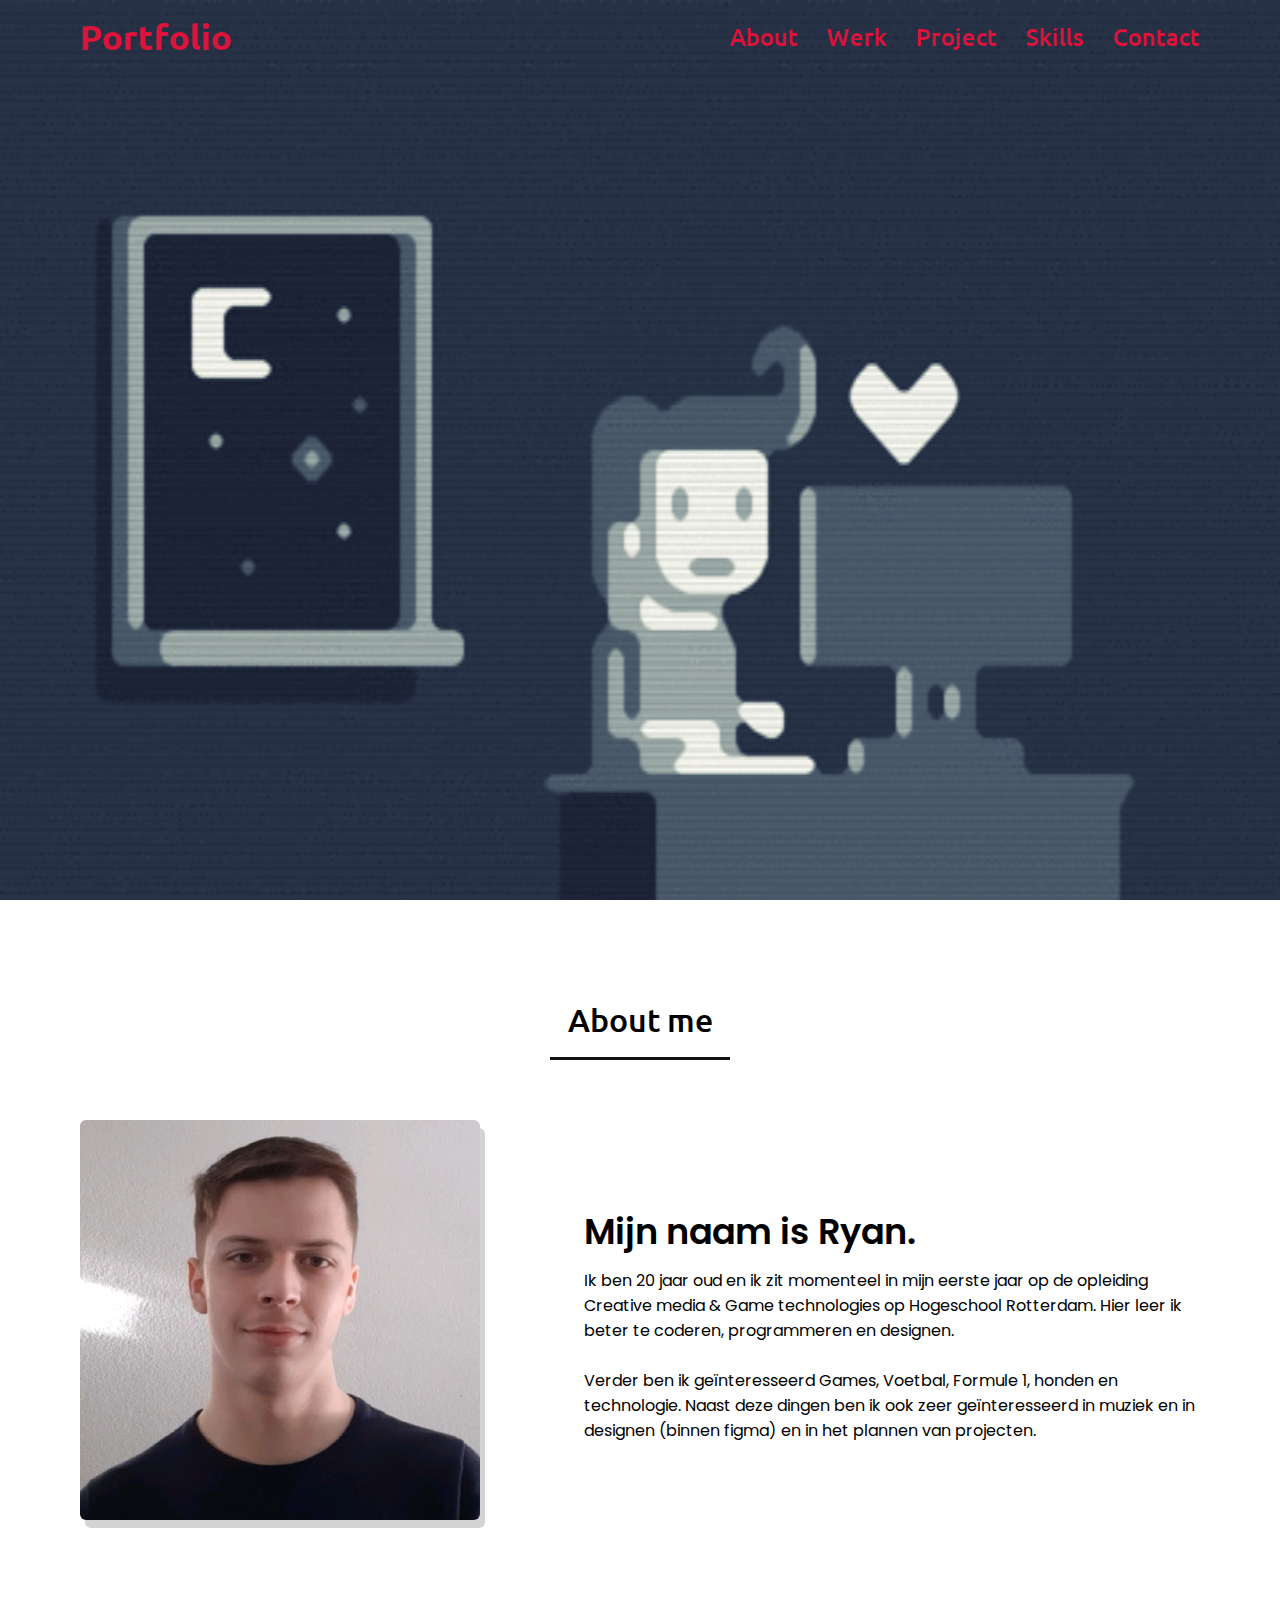
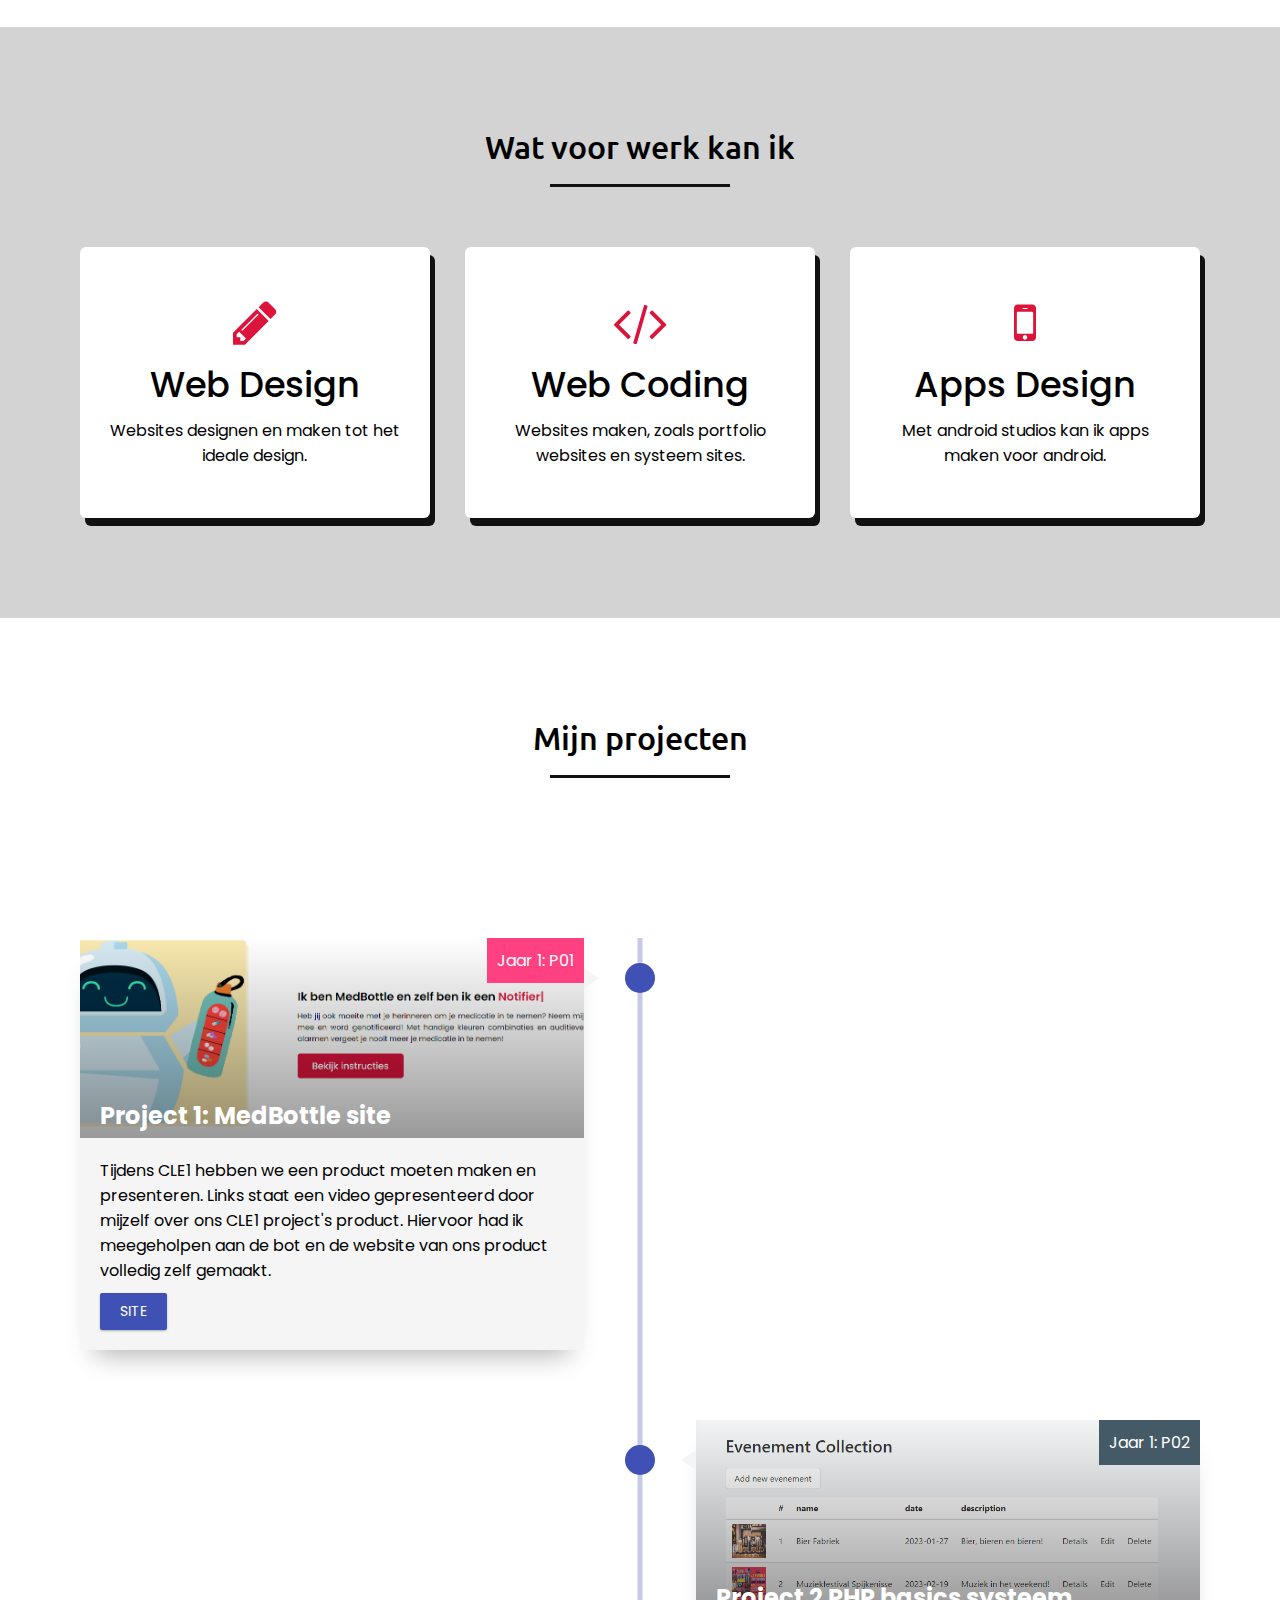
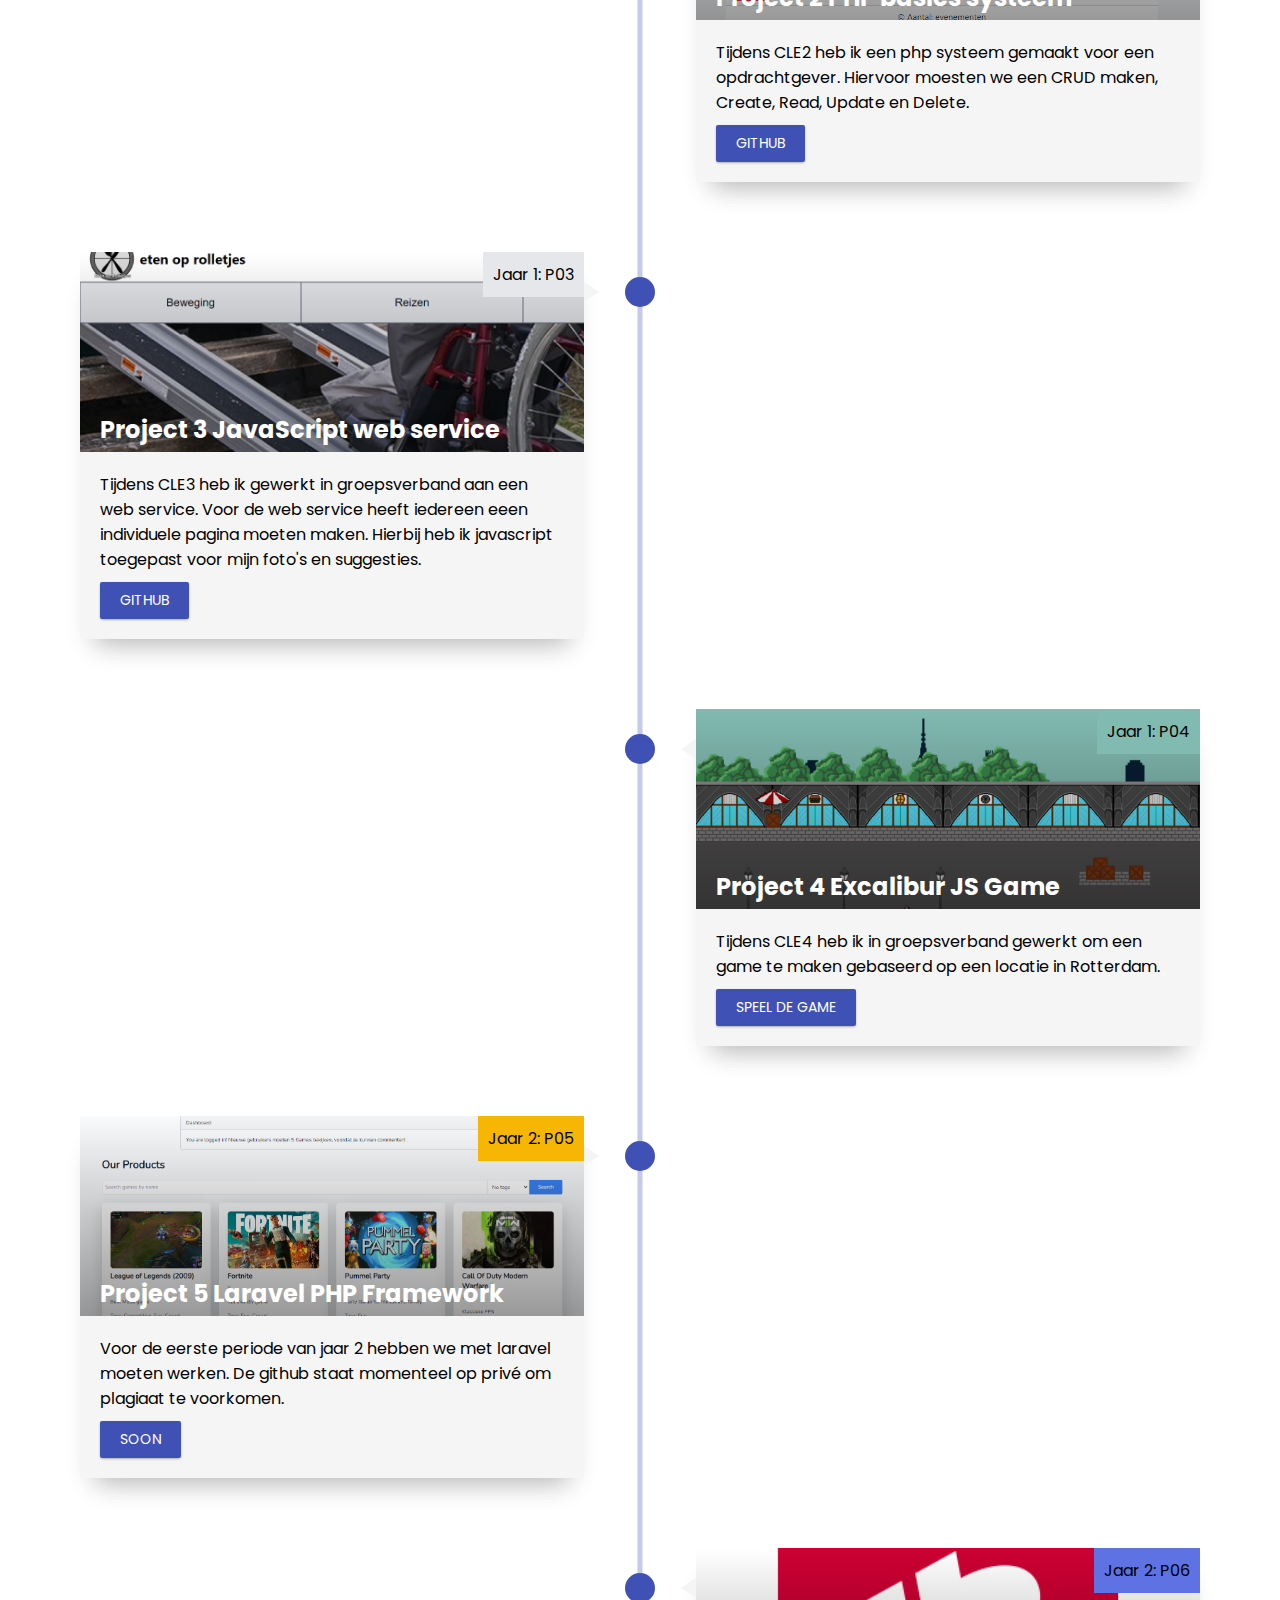
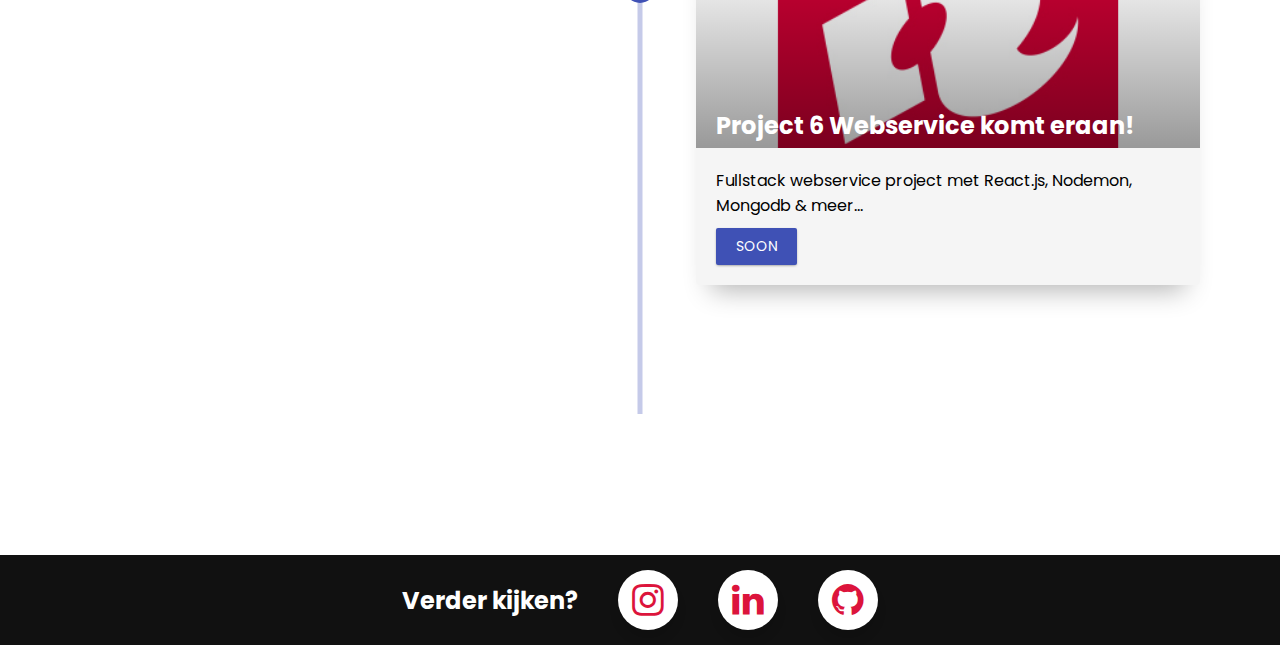
==== commit 8ffca0b6: "dsdsds" ====
--- a/index.html
+++ b/index.html
@@ -26,8 +26,6 @@
                     <li><a href="#werkvr" class="menu-btn">Project</a></li>
                     <li><a href="#skills" class="menu-btn">Skills</a></li>
                     <li><a href="#contact" class="menu-btn">Contact</a></li>
-                    <li><a href="specialize.html" class="menu-btn">Specialize me</a></li>
-                    <li><a href="Signatuur.html" class="menu-btn">Signatuur</a></li>
                 </ul>
                 <div class="menu-btn">
                     <i class="fa fa-bars"></i>
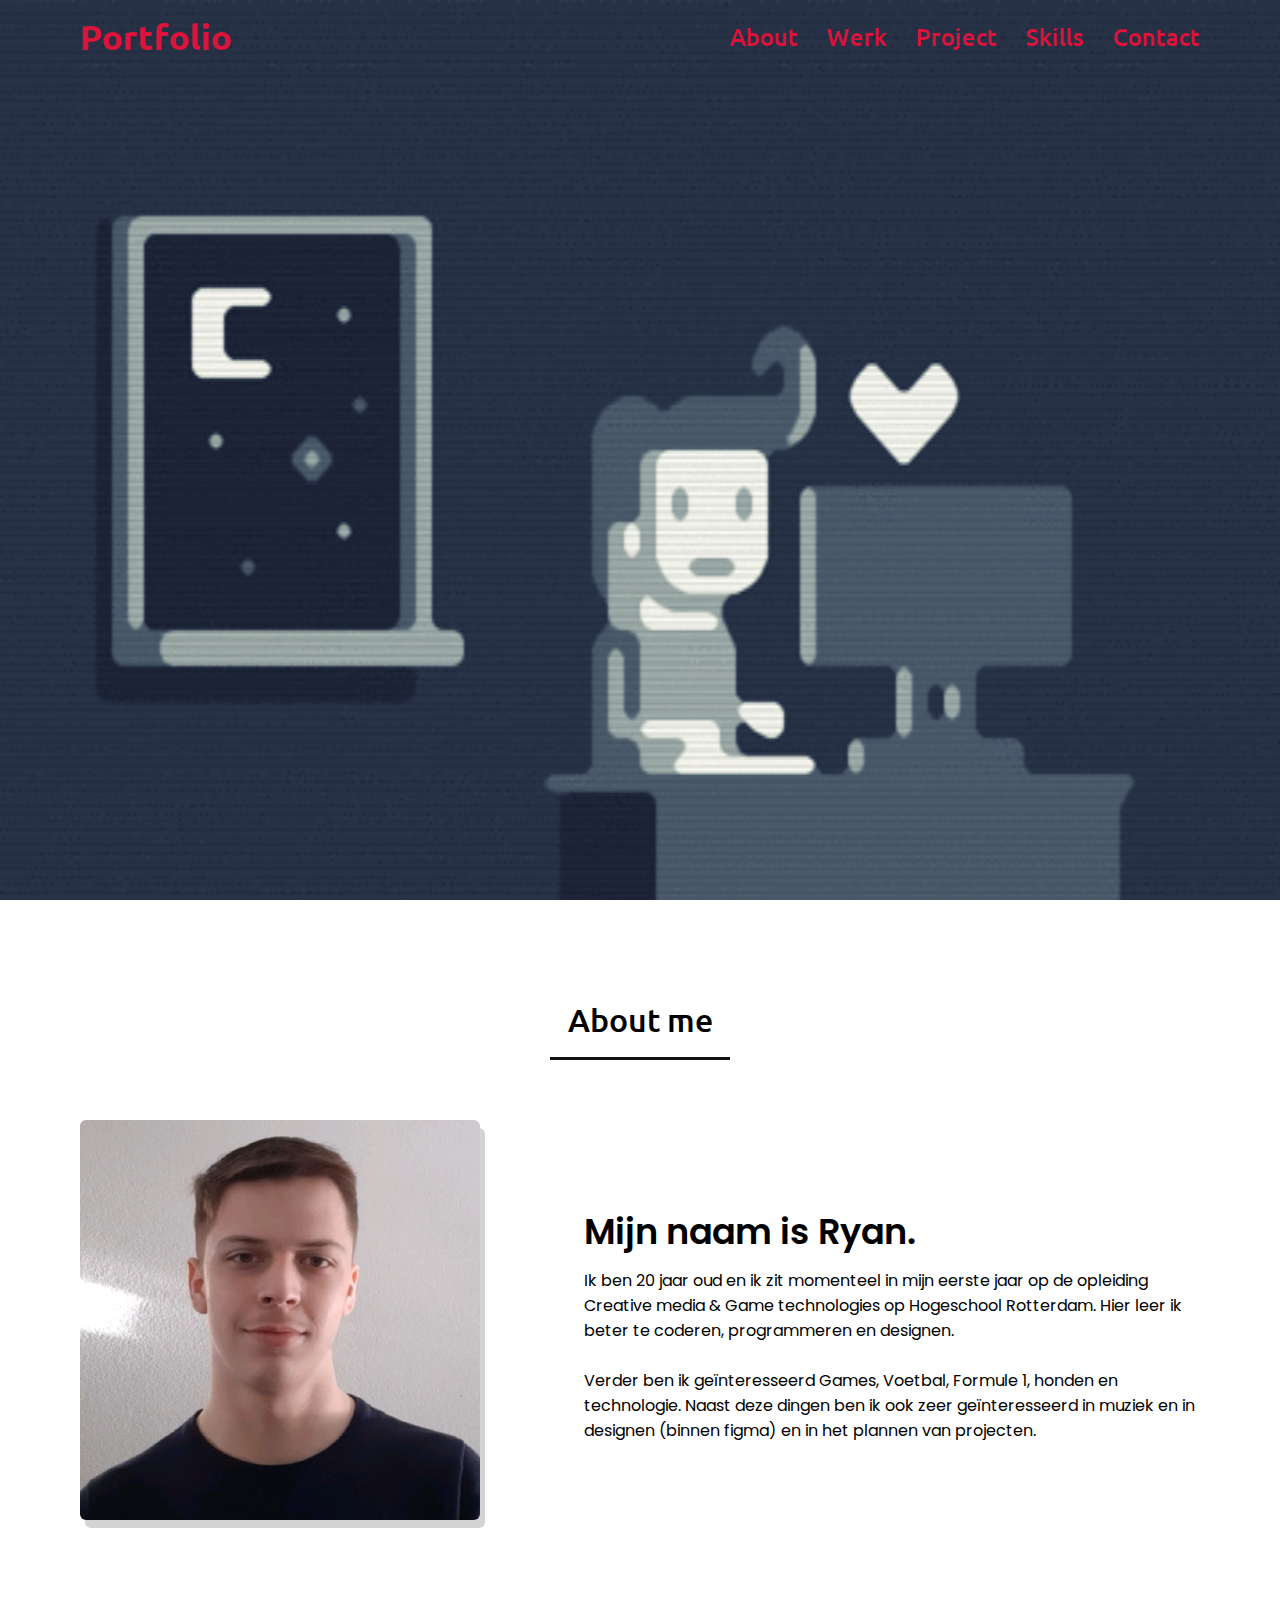
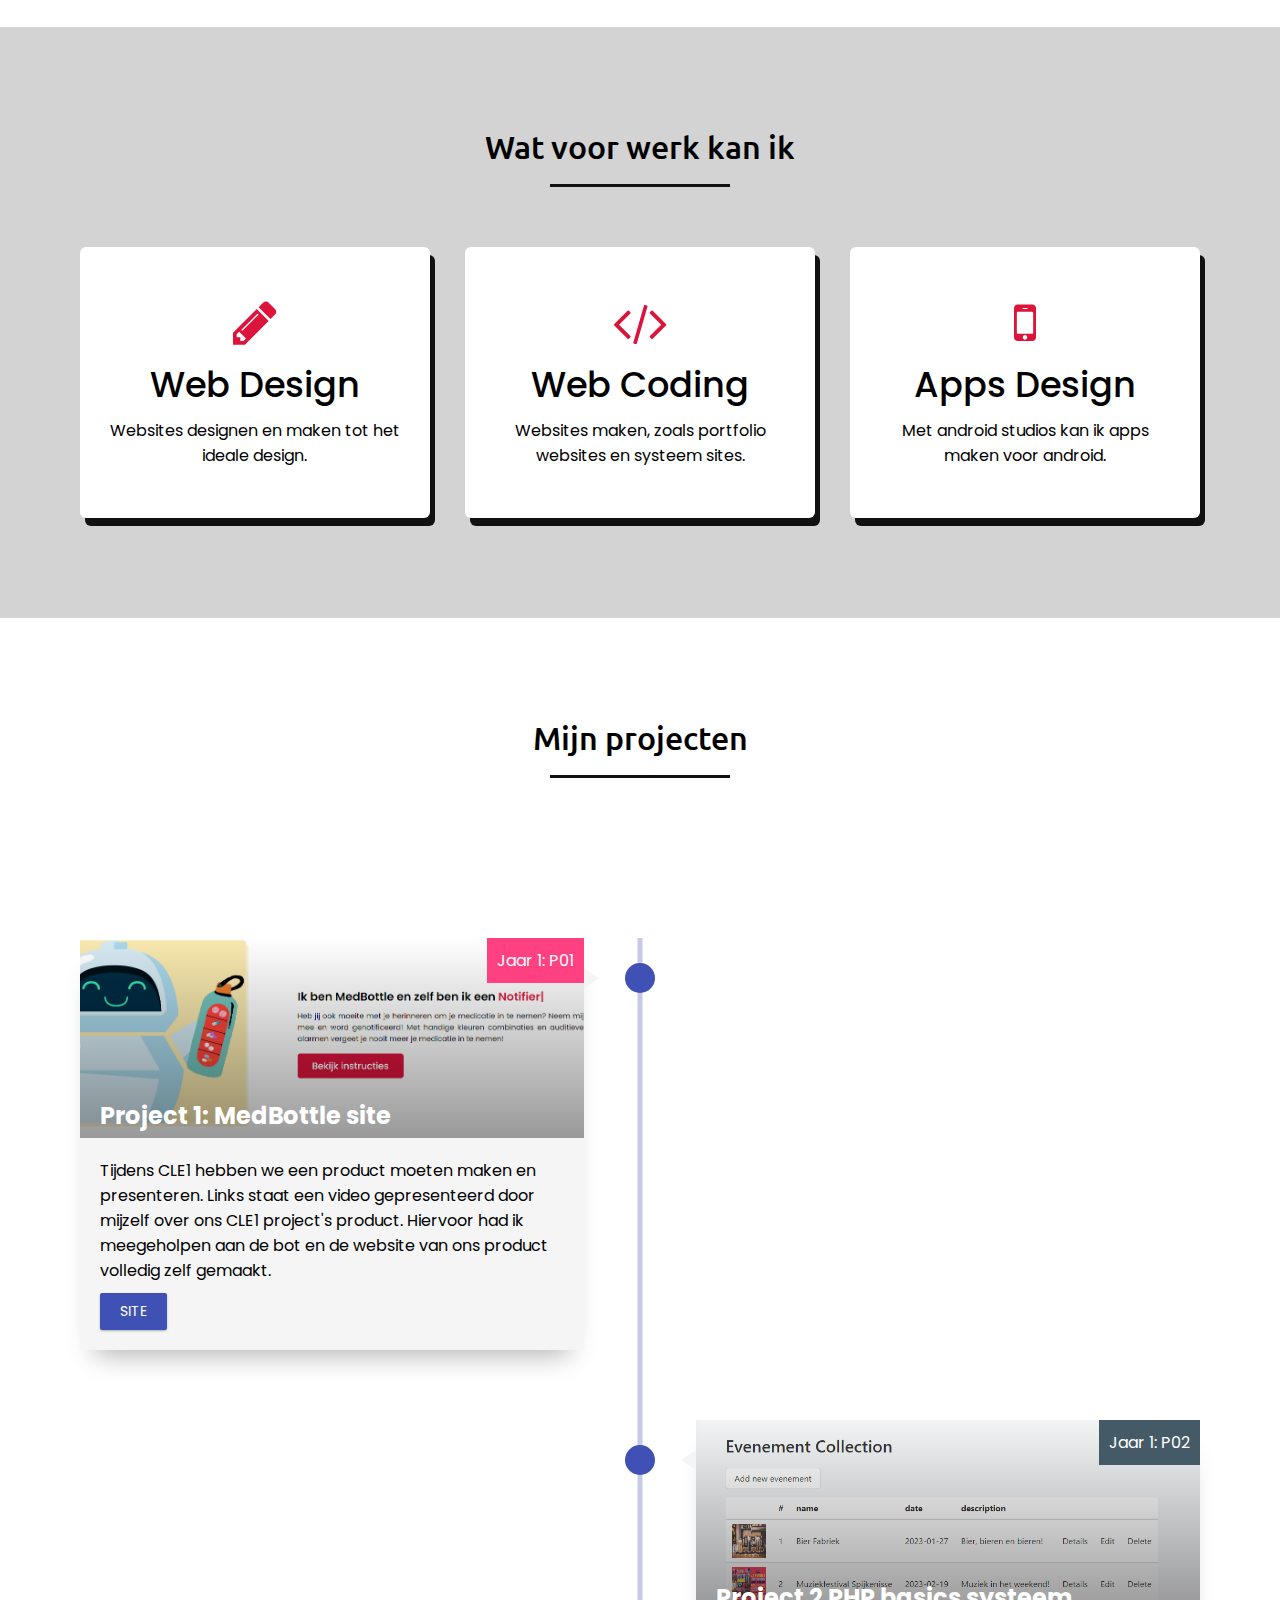
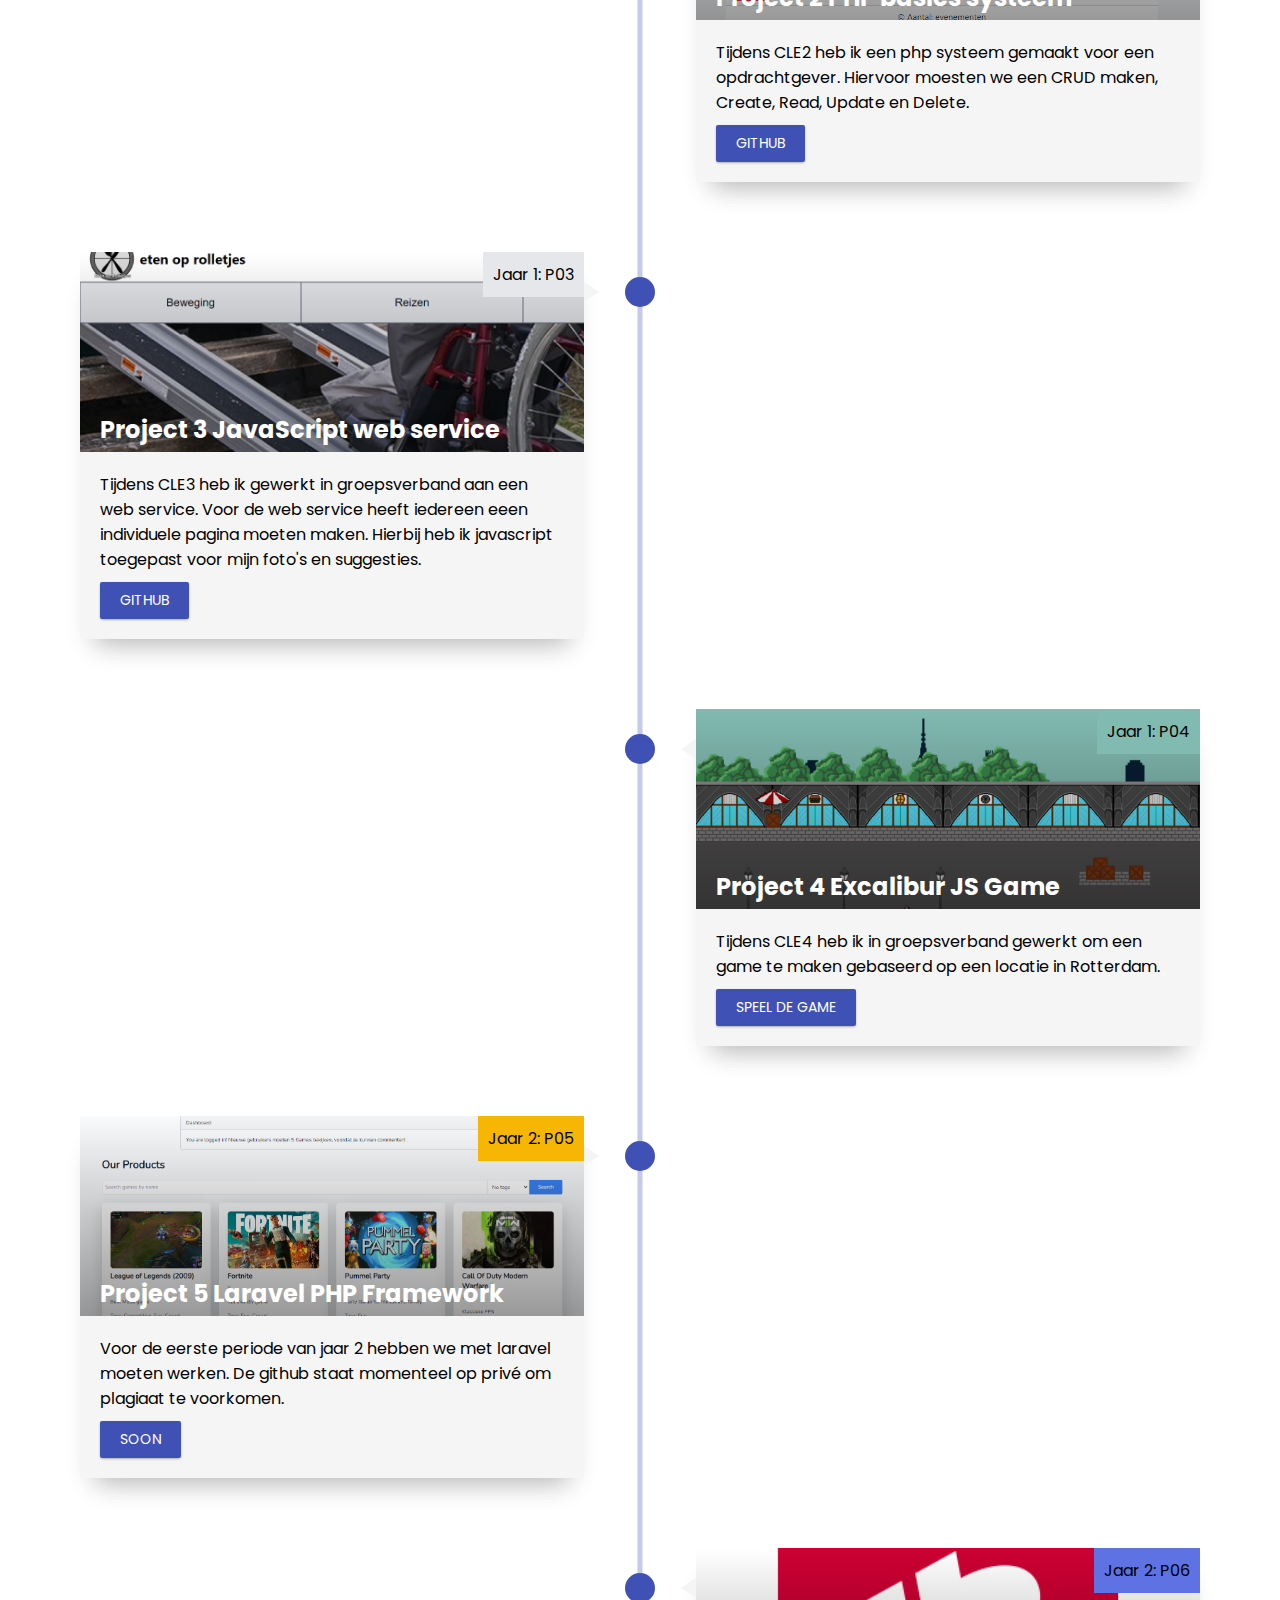
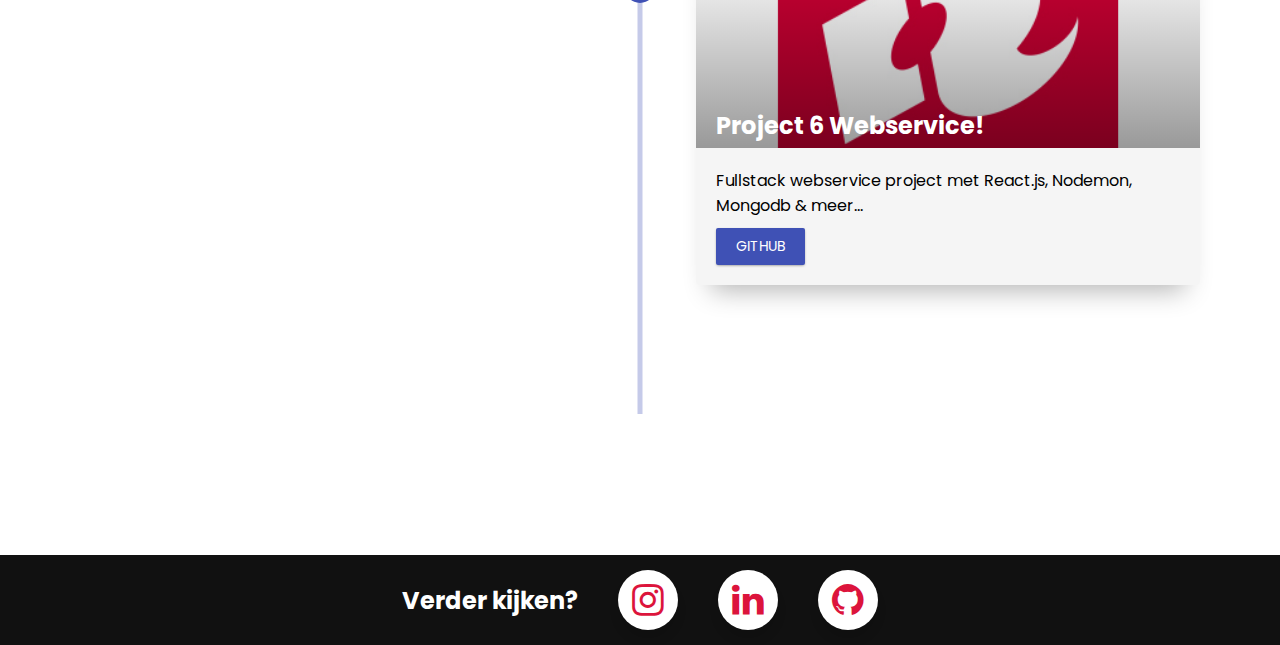
==== commit 22b8d872: "added latest project." ====
--- a/index.html
+++ b/index.html
@@ -179,12 +179,12 @@
 
                             <div class="timeline-content timeline-card js--fadeInRight">
                                 <div class="timeline-img-header6">
-                                    <h2>Project 6 Webservice komt eraan!</h2>
+                                    <h2>Project 6 Webservice!</h2>
                                 </div>
                                 <div class="datesix">Jaar 2: P06</div>
                                 <p>Fullstack webservice project met React.js, Nodemon, Mongodb & meer...
                                 </p>
-                                <a class="bnt-more" href="#" target="_blank">soon</a>
+                                <a class="bnt-more" href="https://github.com/Fireshotryan/Prg06-React" target="_blank">Github</a>
                             </div>
                         </div>
                     </div>
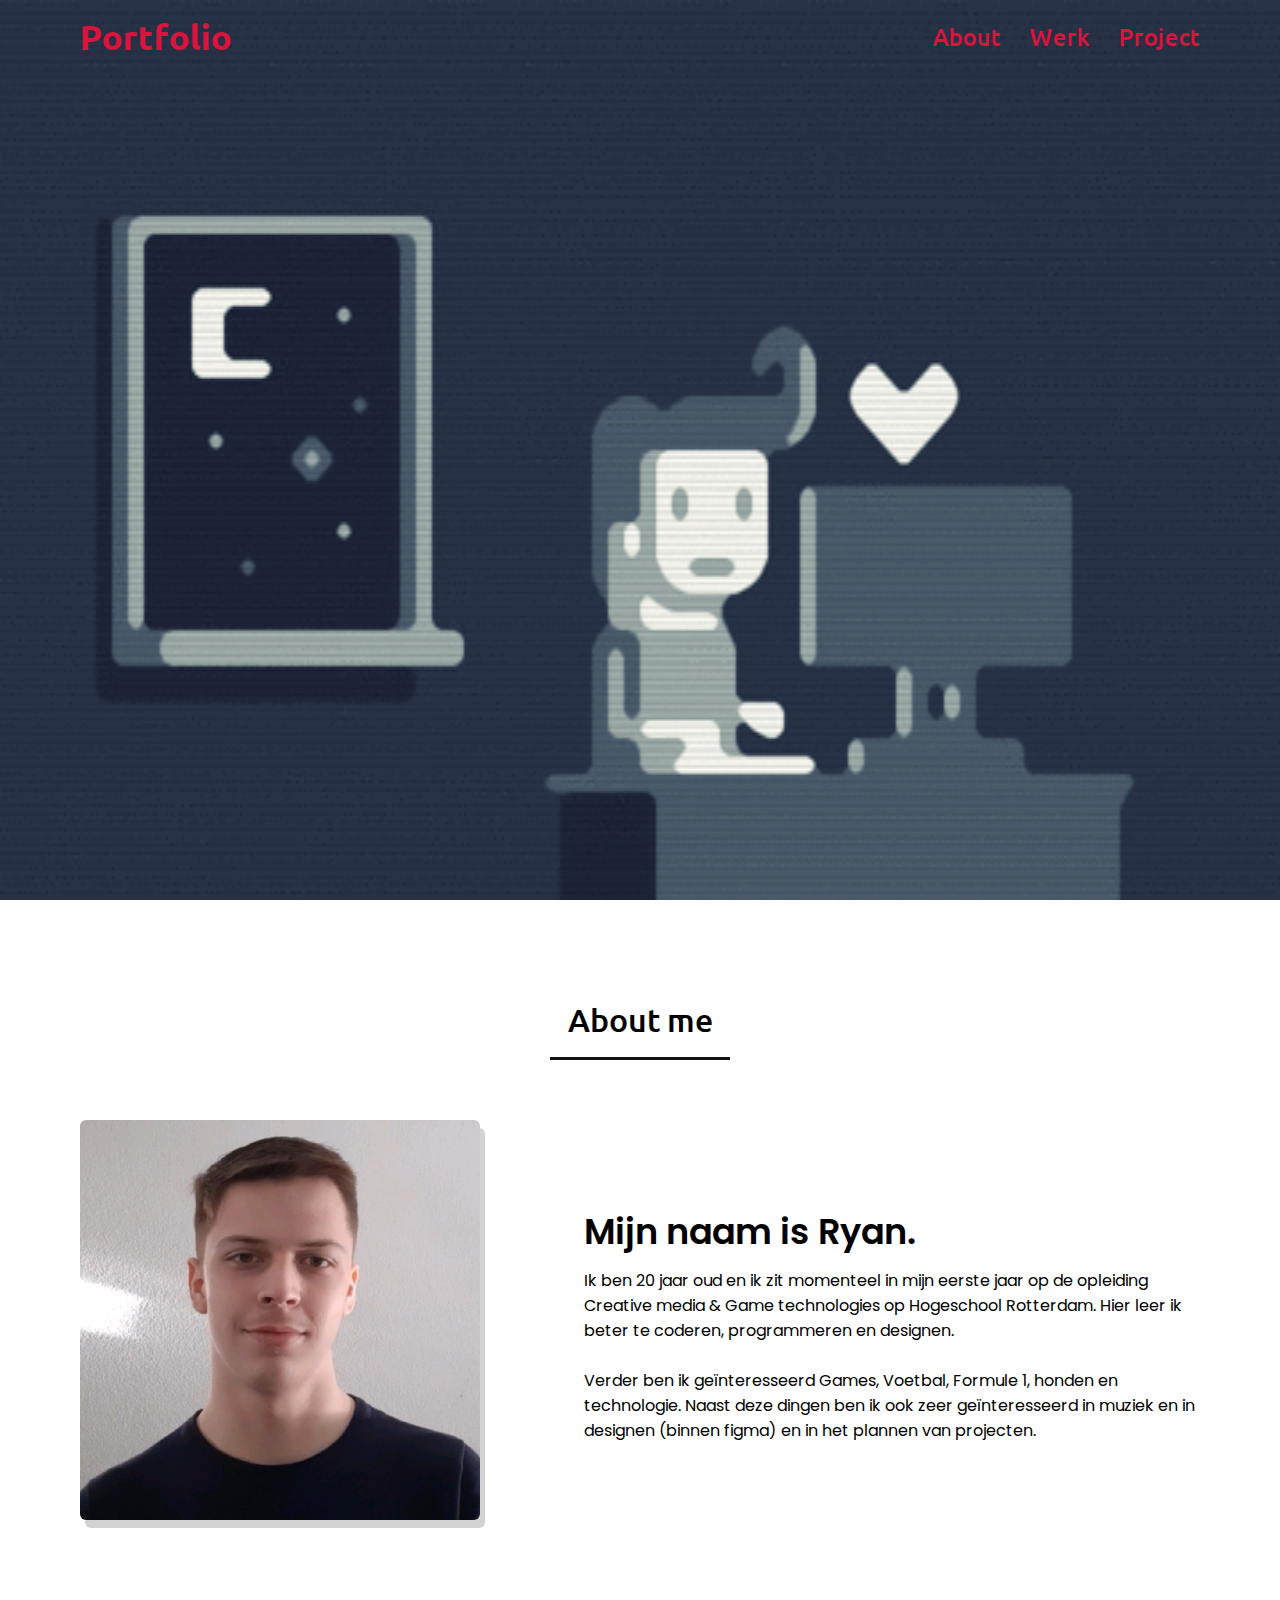
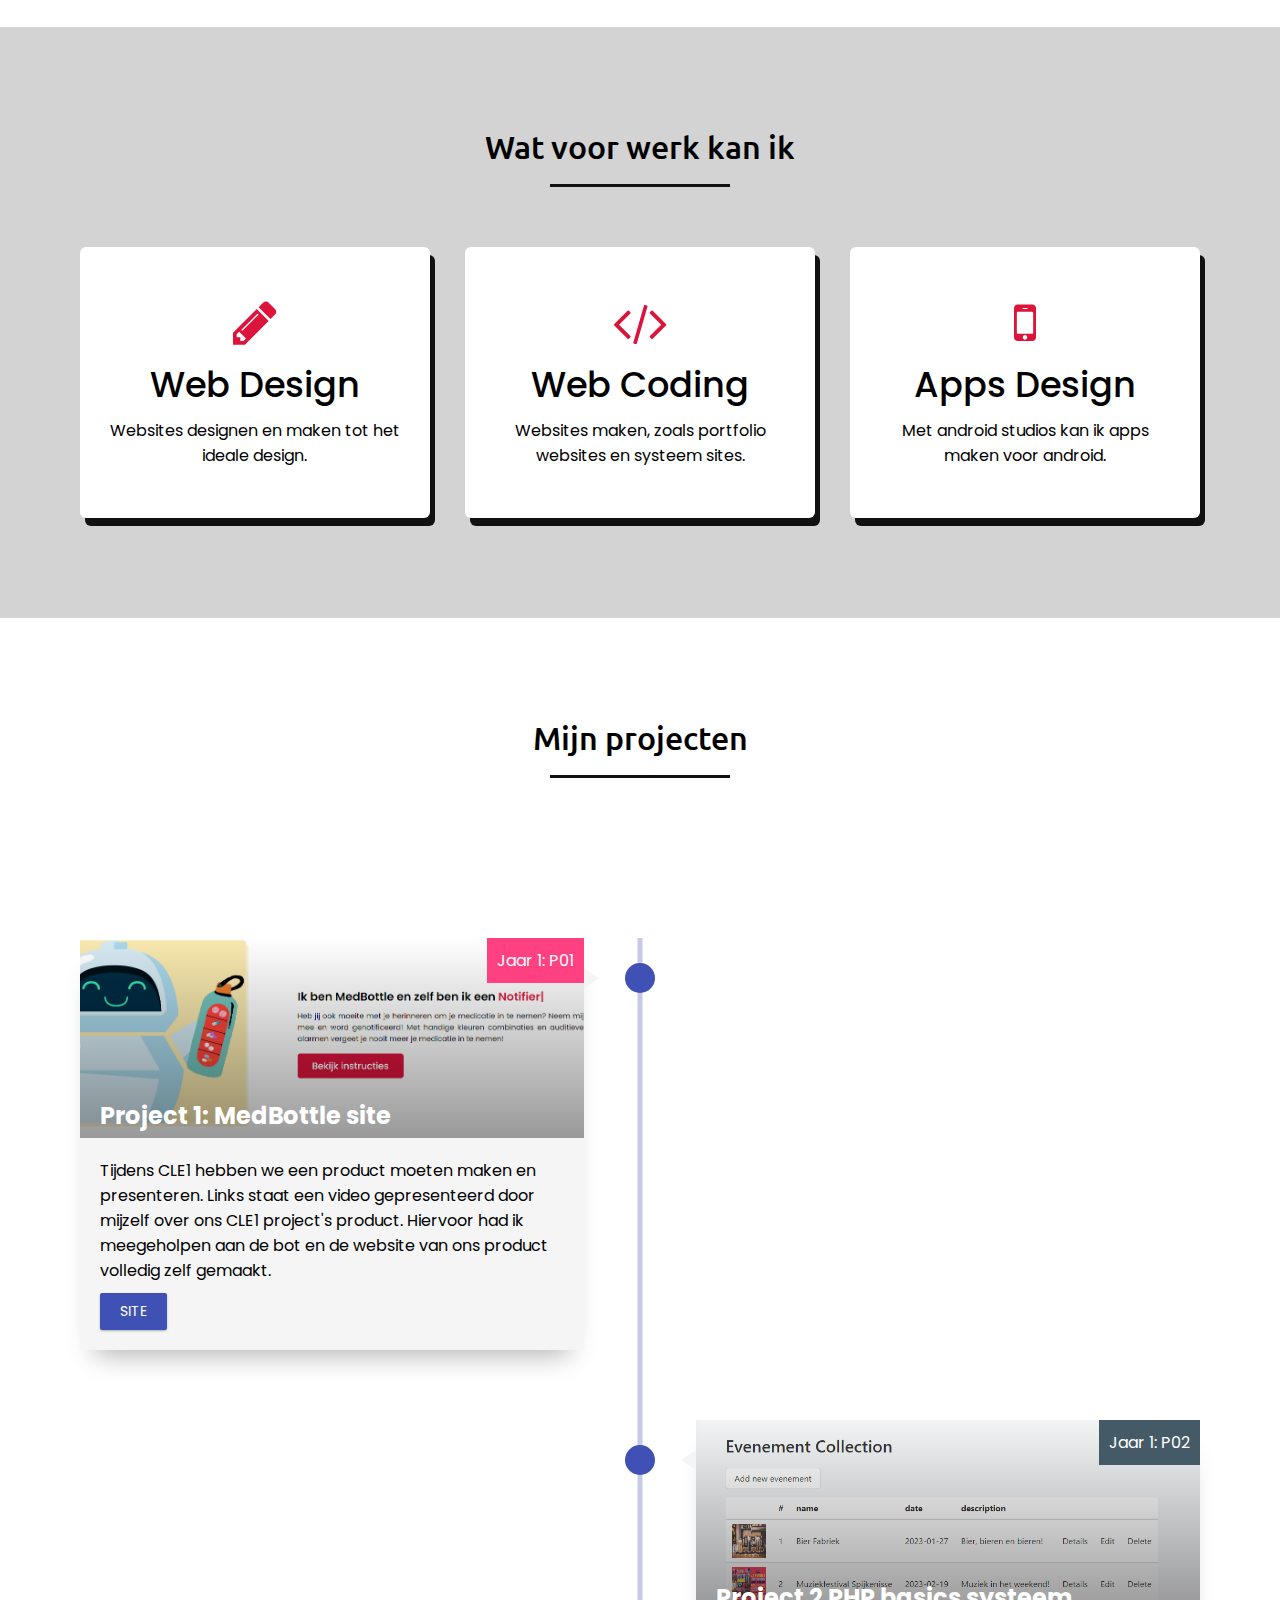
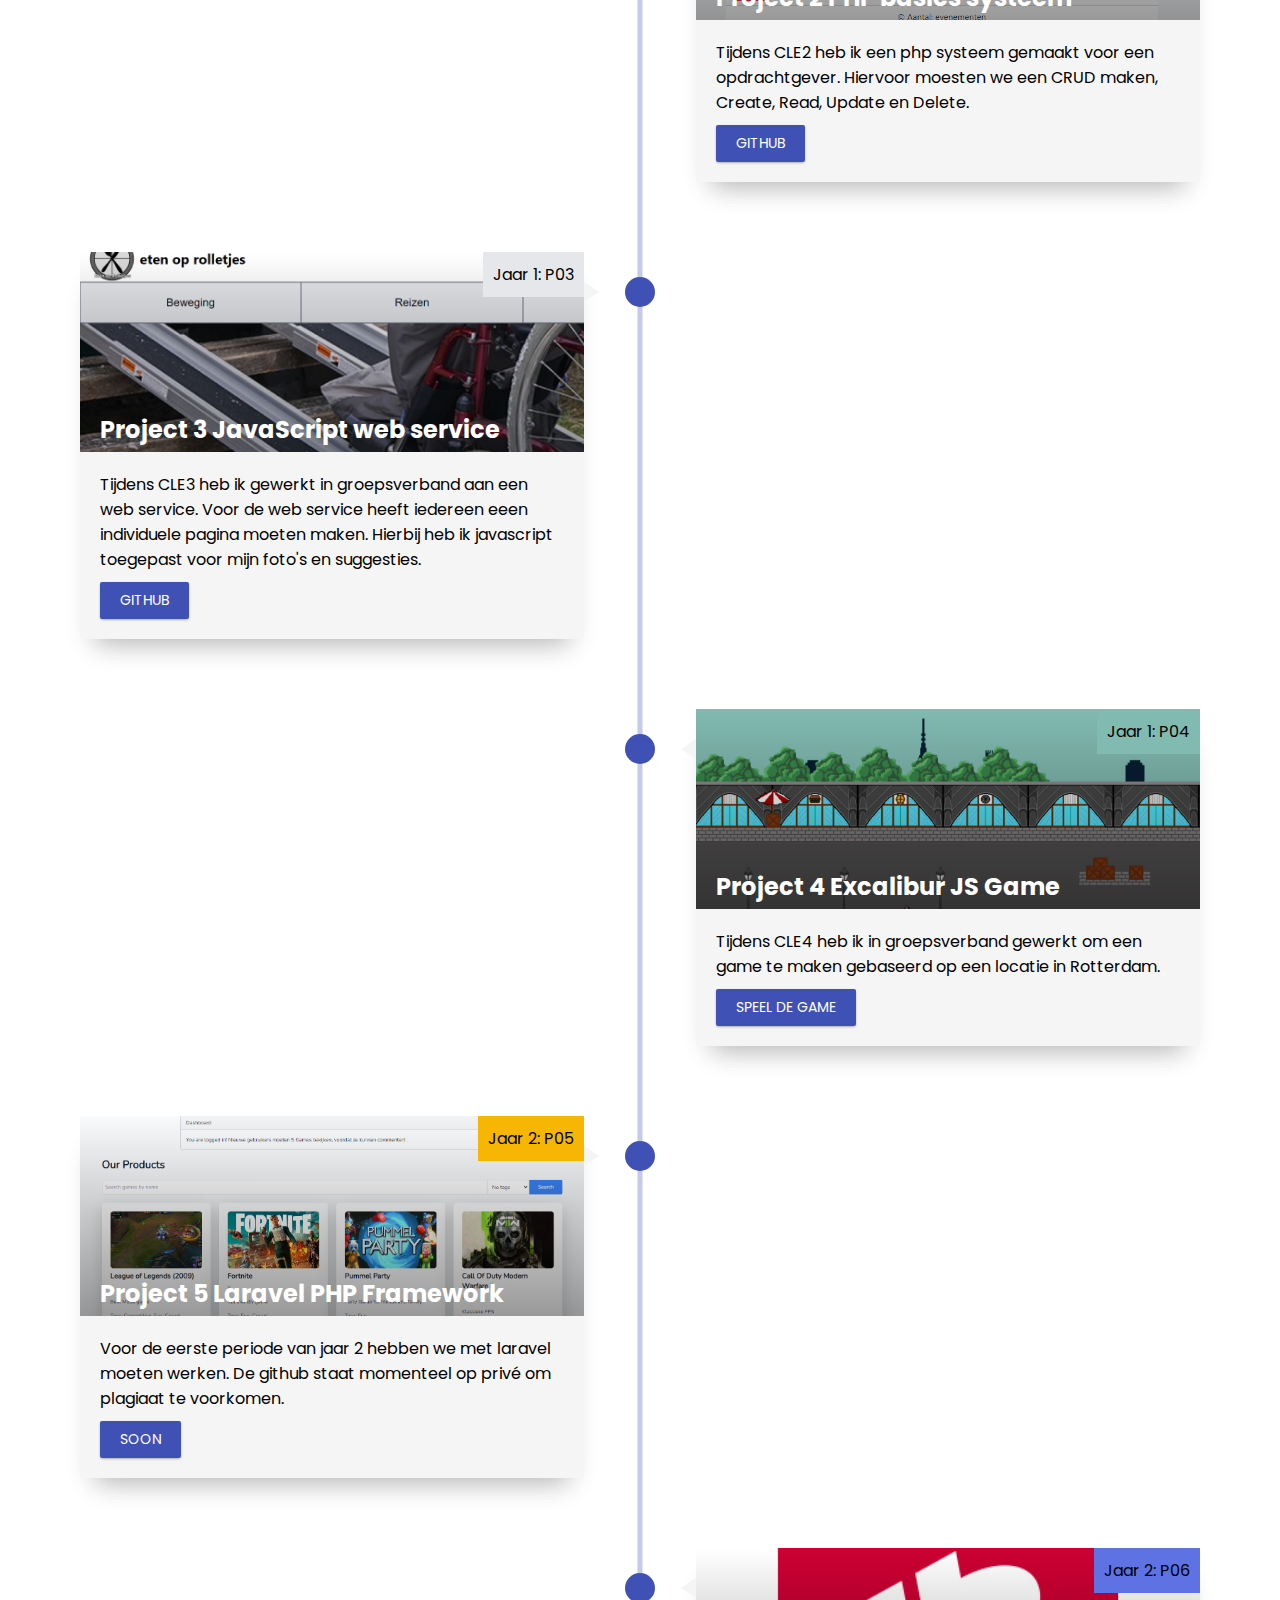
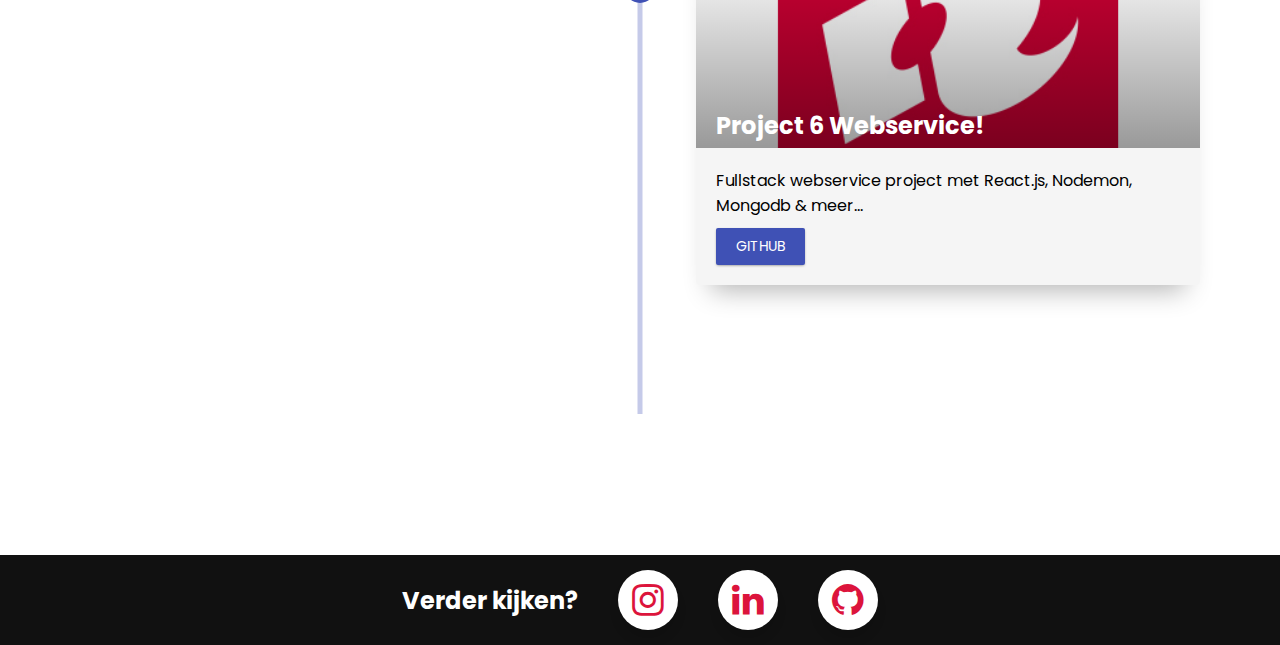
==== commit ee68564a: "Update index.html" ====
--- a/index.html
+++ b/index.html
@@ -24,8 +24,6 @@
                     <li><a href="#about" class="menu-btn">About</a></li>
                     <li><a href="#werk" class="menu-btn">Werk</a></li>
                     <li><a href="#werkvr" class="menu-btn">Project</a></li>
-                    <li><a href="#skills" class="menu-btn">Skills</a></li>
-                    <li><a href="#contact" class="menu-btn">Contact</a></li>
                 </ul>
                 <div class="menu-btn">
                     <i class="fa fa-bars"></i>
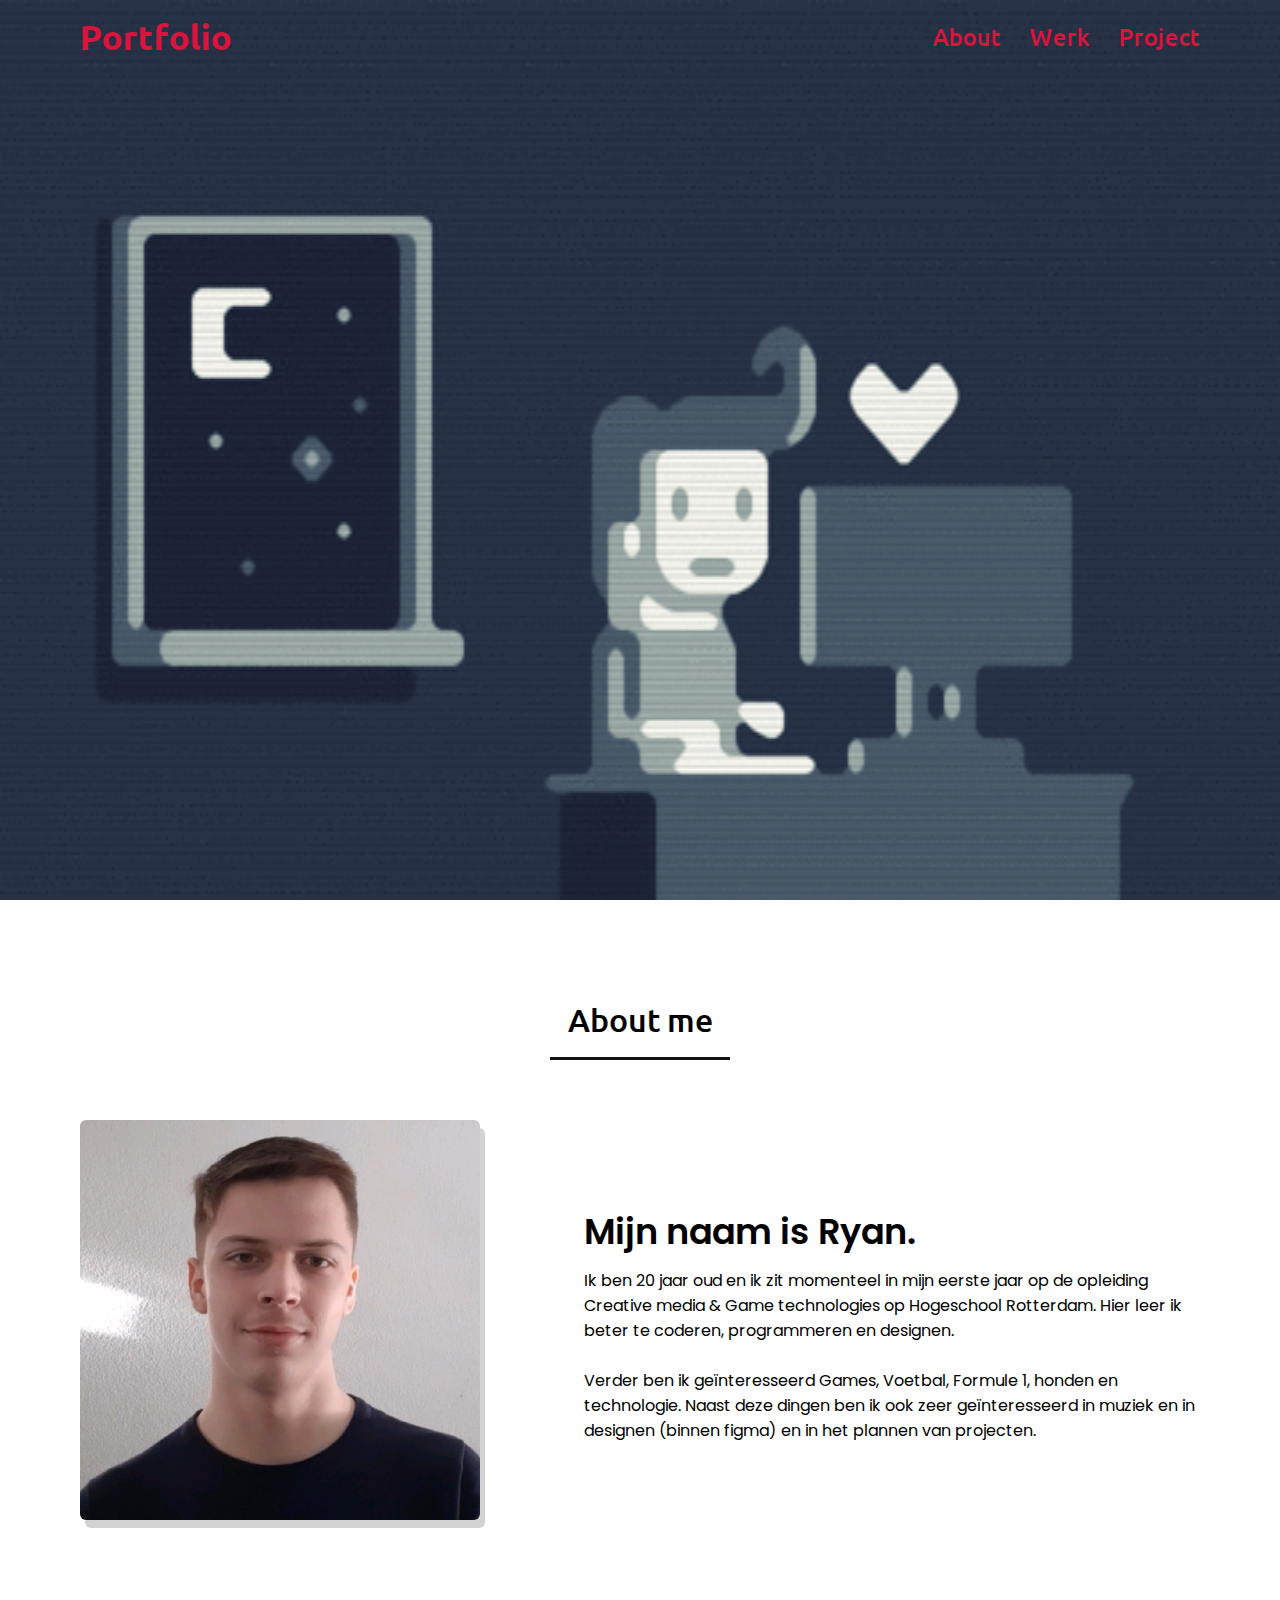
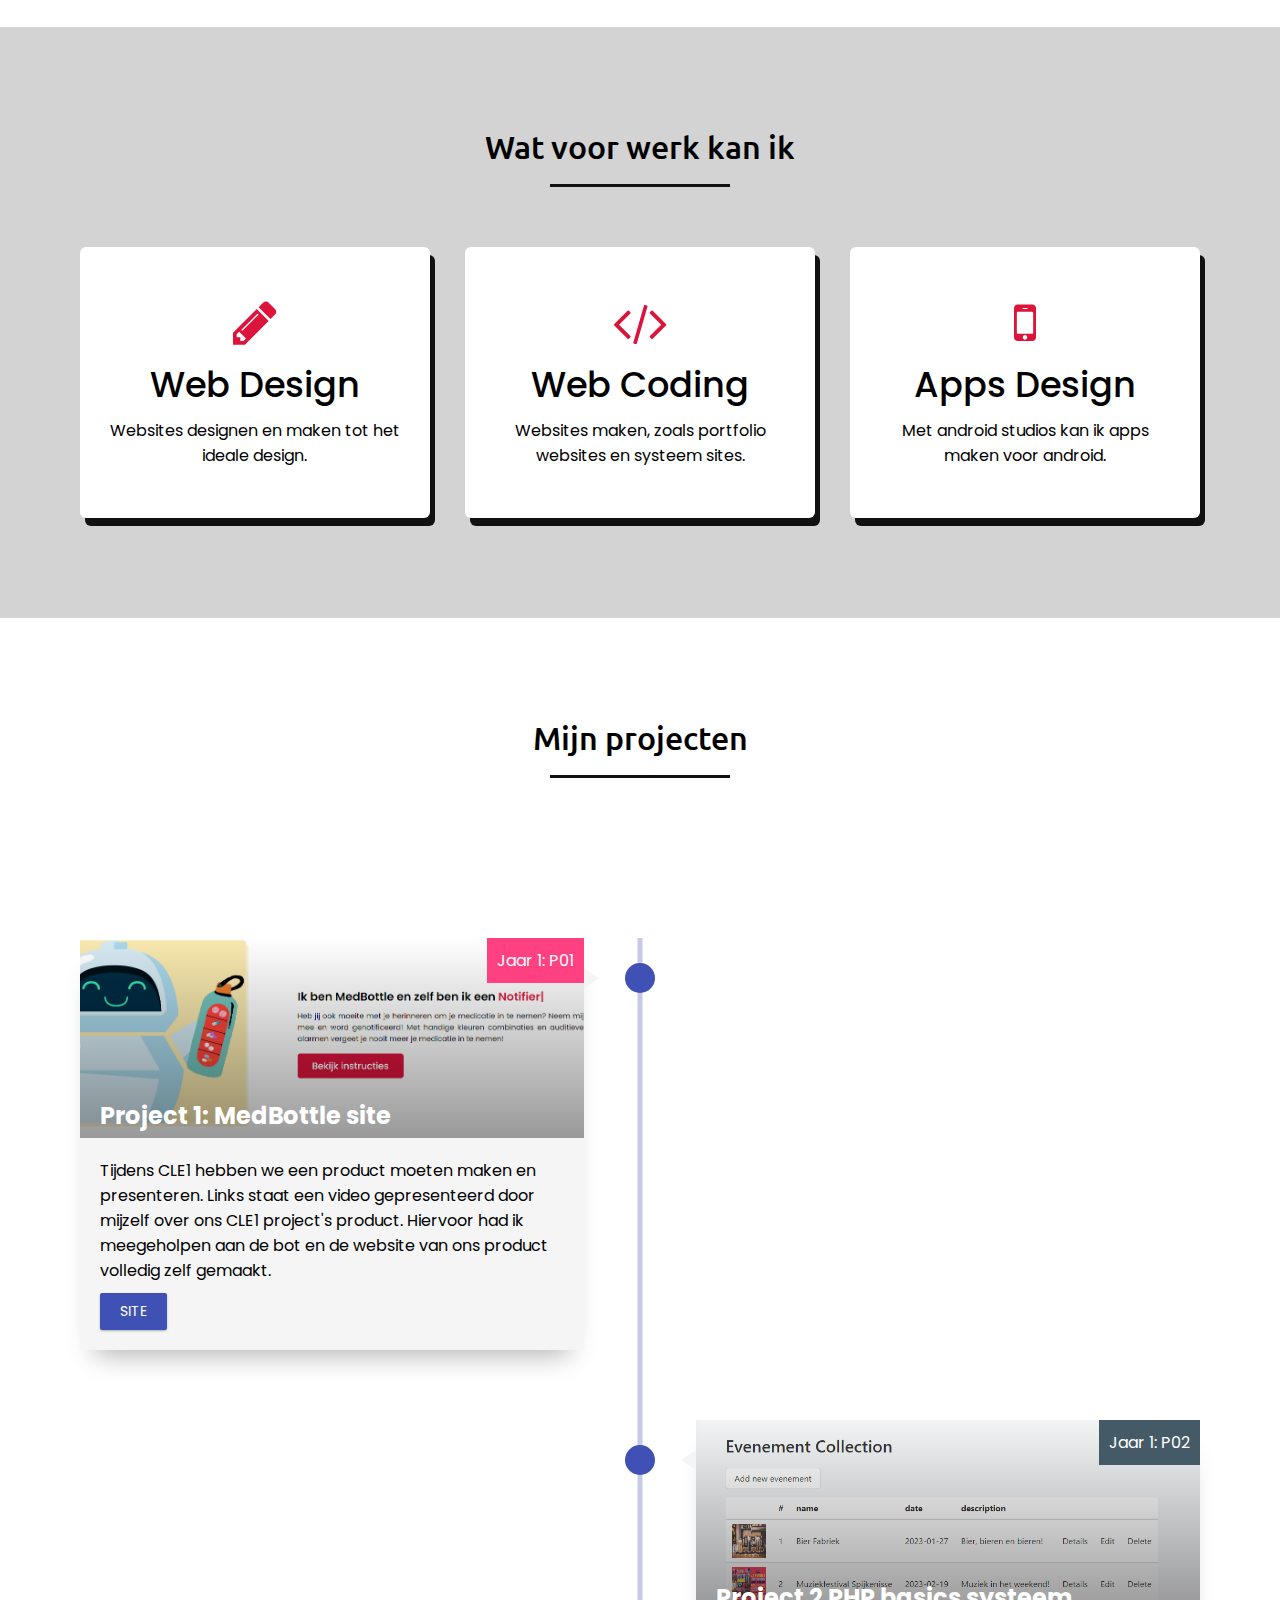
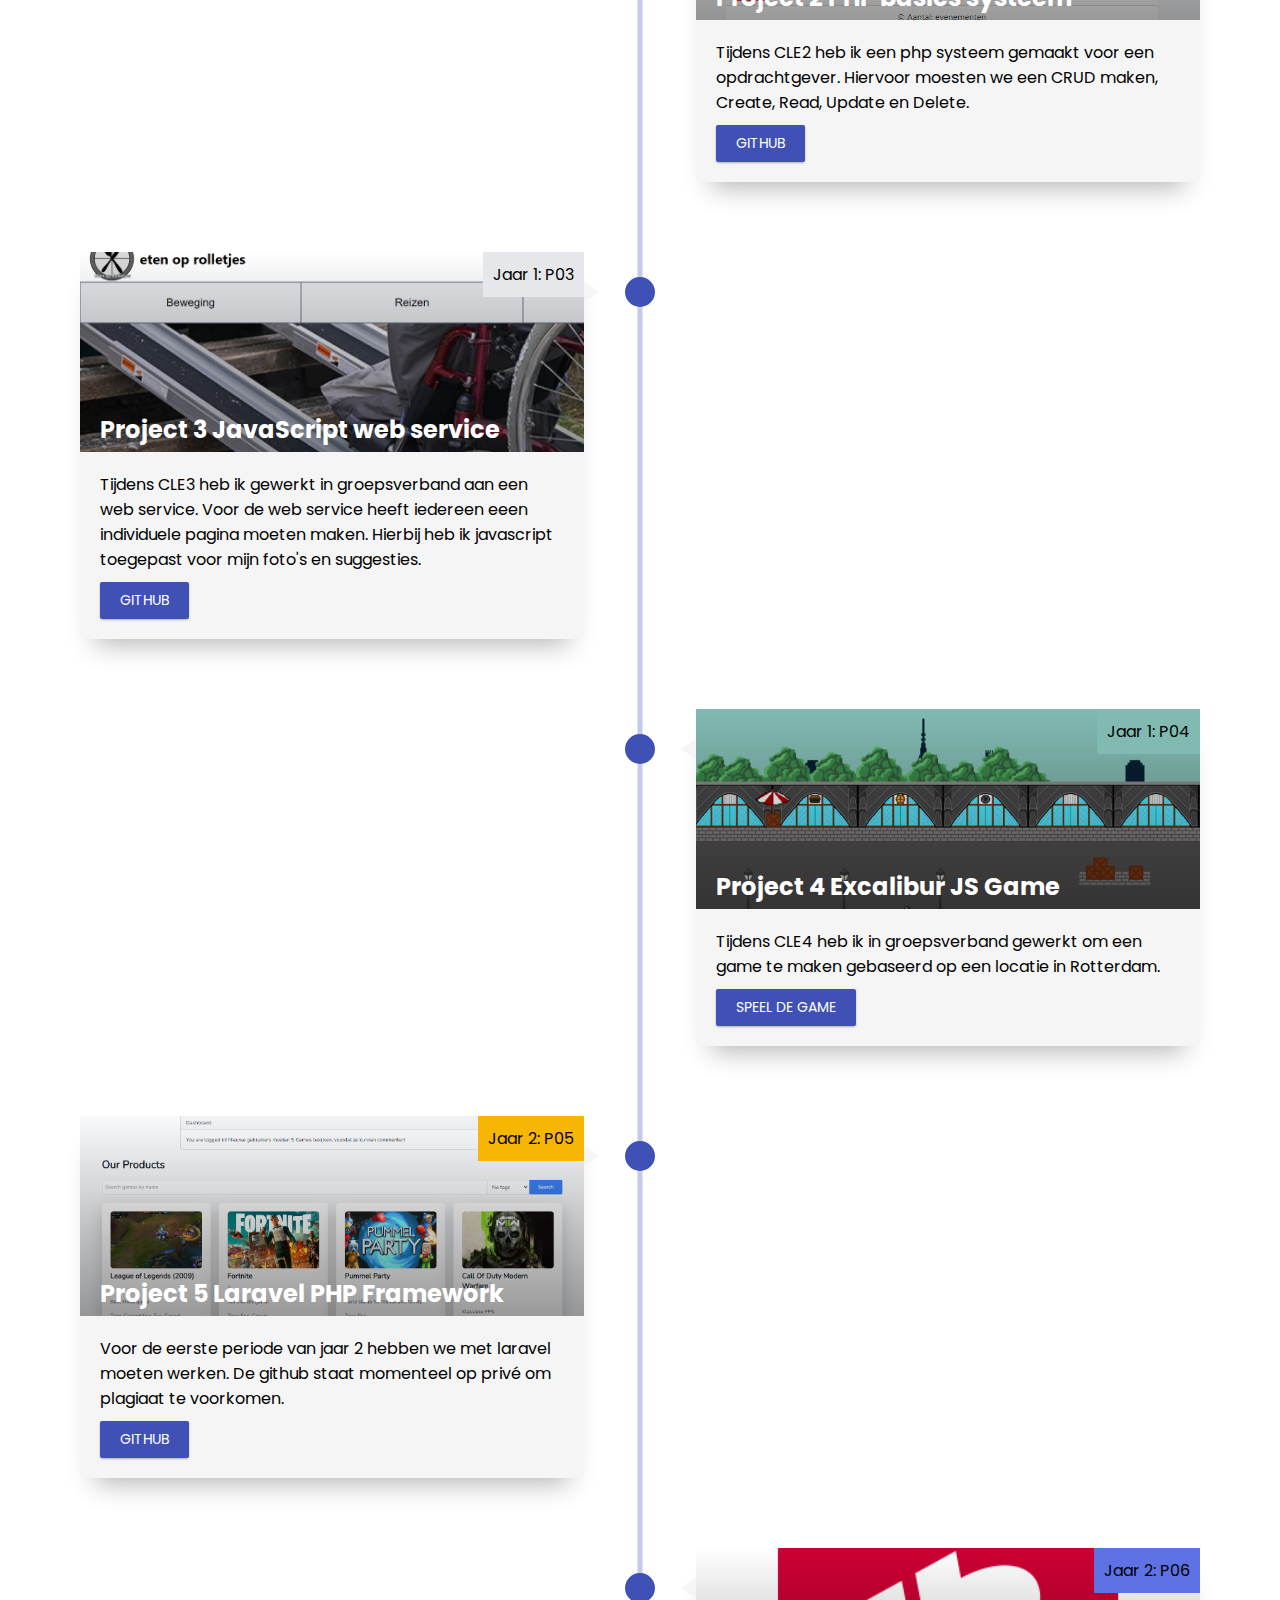
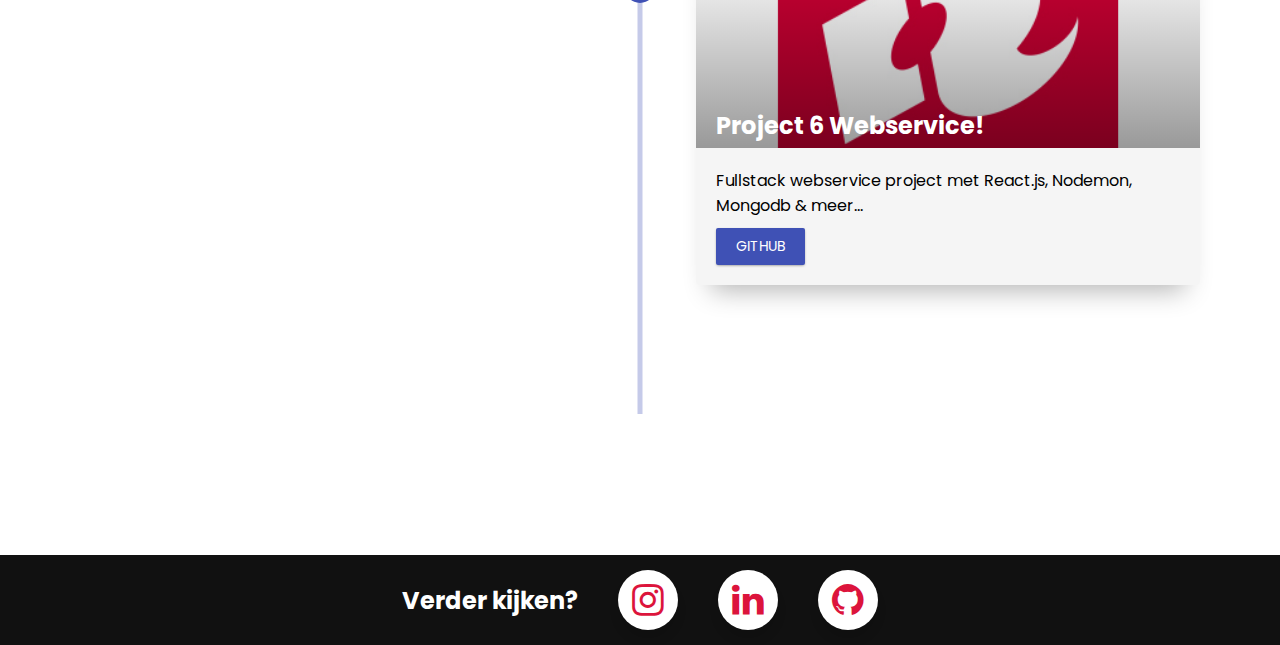
==== commit 5ac6da8e: "Update index.html" ====
--- a/index.html
+++ b/index.html
@@ -168,7 +168,7 @@
                                 <div class="datefive">Jaar 2: P05</div>
                                 <p>Voor de eerste periode van jaar 2 hebben we met laravel moeten werken. De github staat momenteel op privé om plagiaat te voorkomen.
                                 </p>
-                                <a class="bnt-more" href="#" target="_blank">Soon</a>
+                                <a class="bnt-more" href="#" target="_blank">Github</a>
                             </div>
                         </div>
                         <div class="timeline-item">
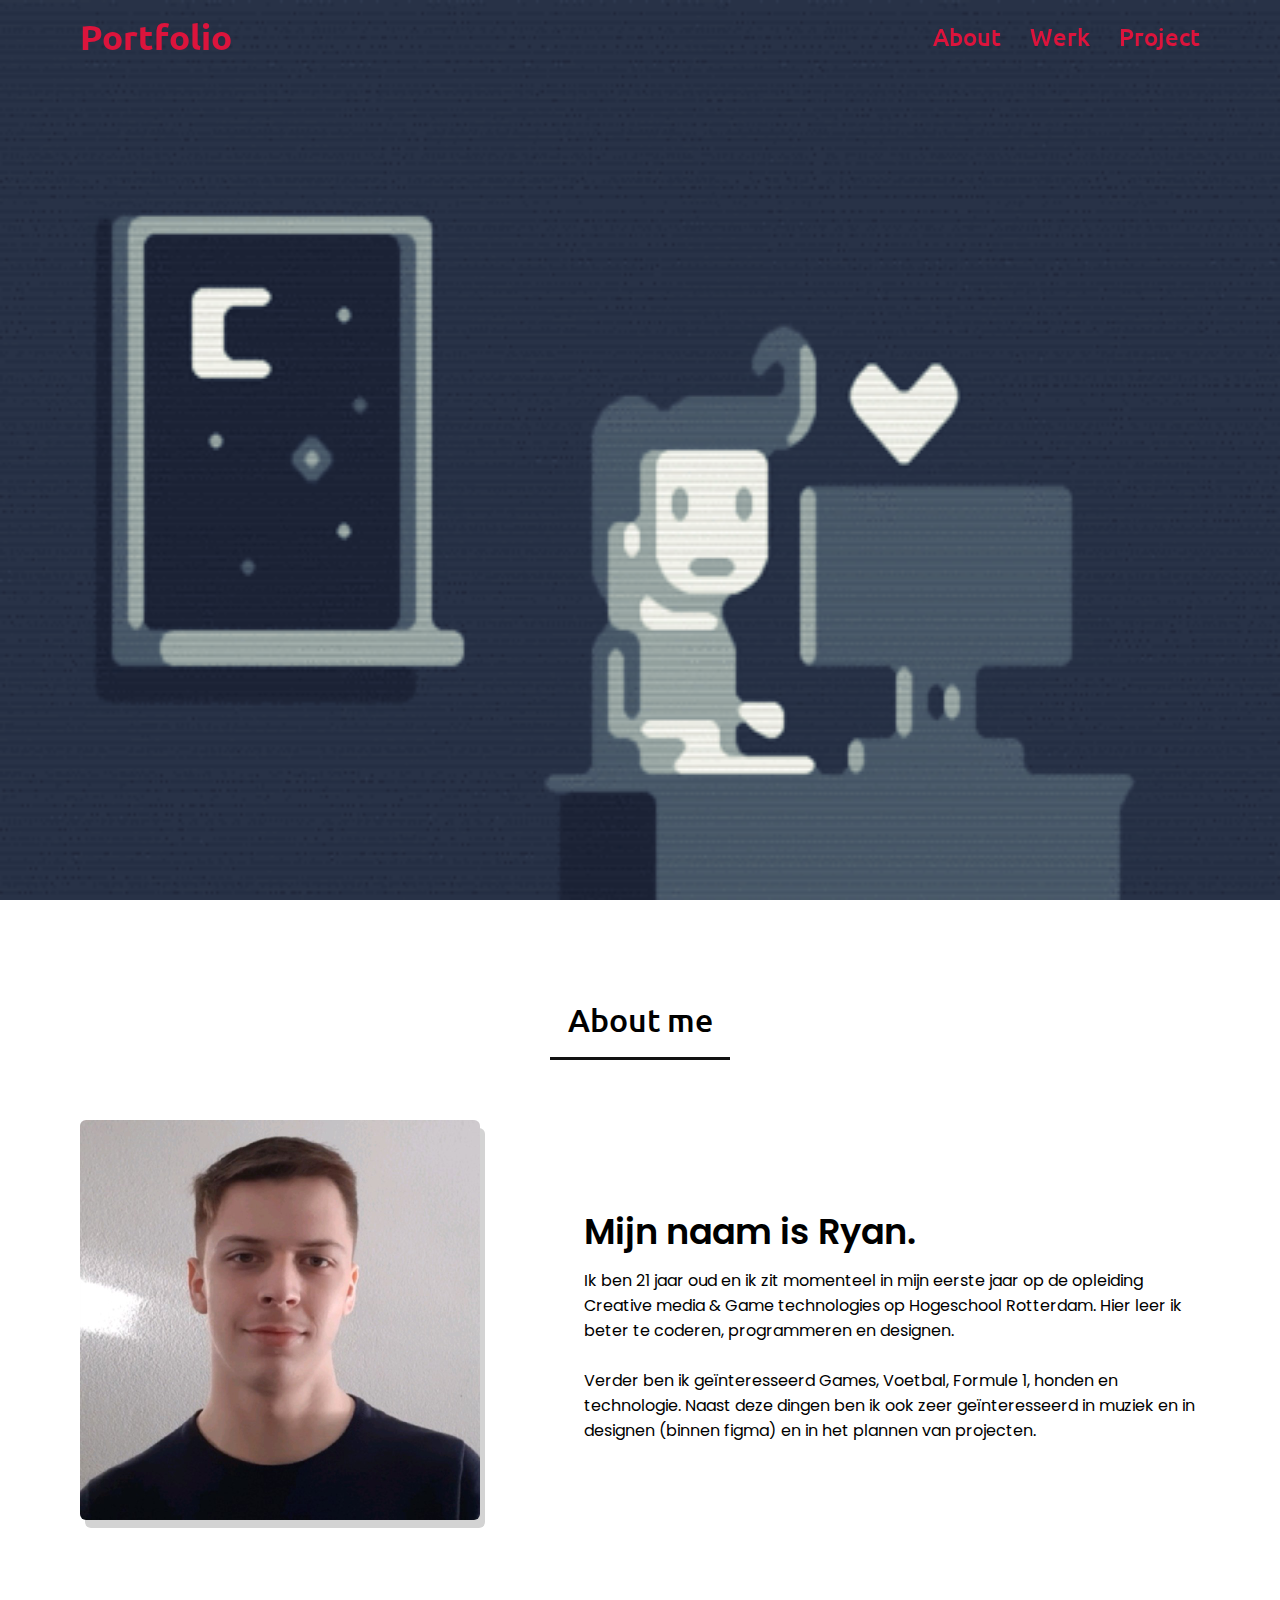
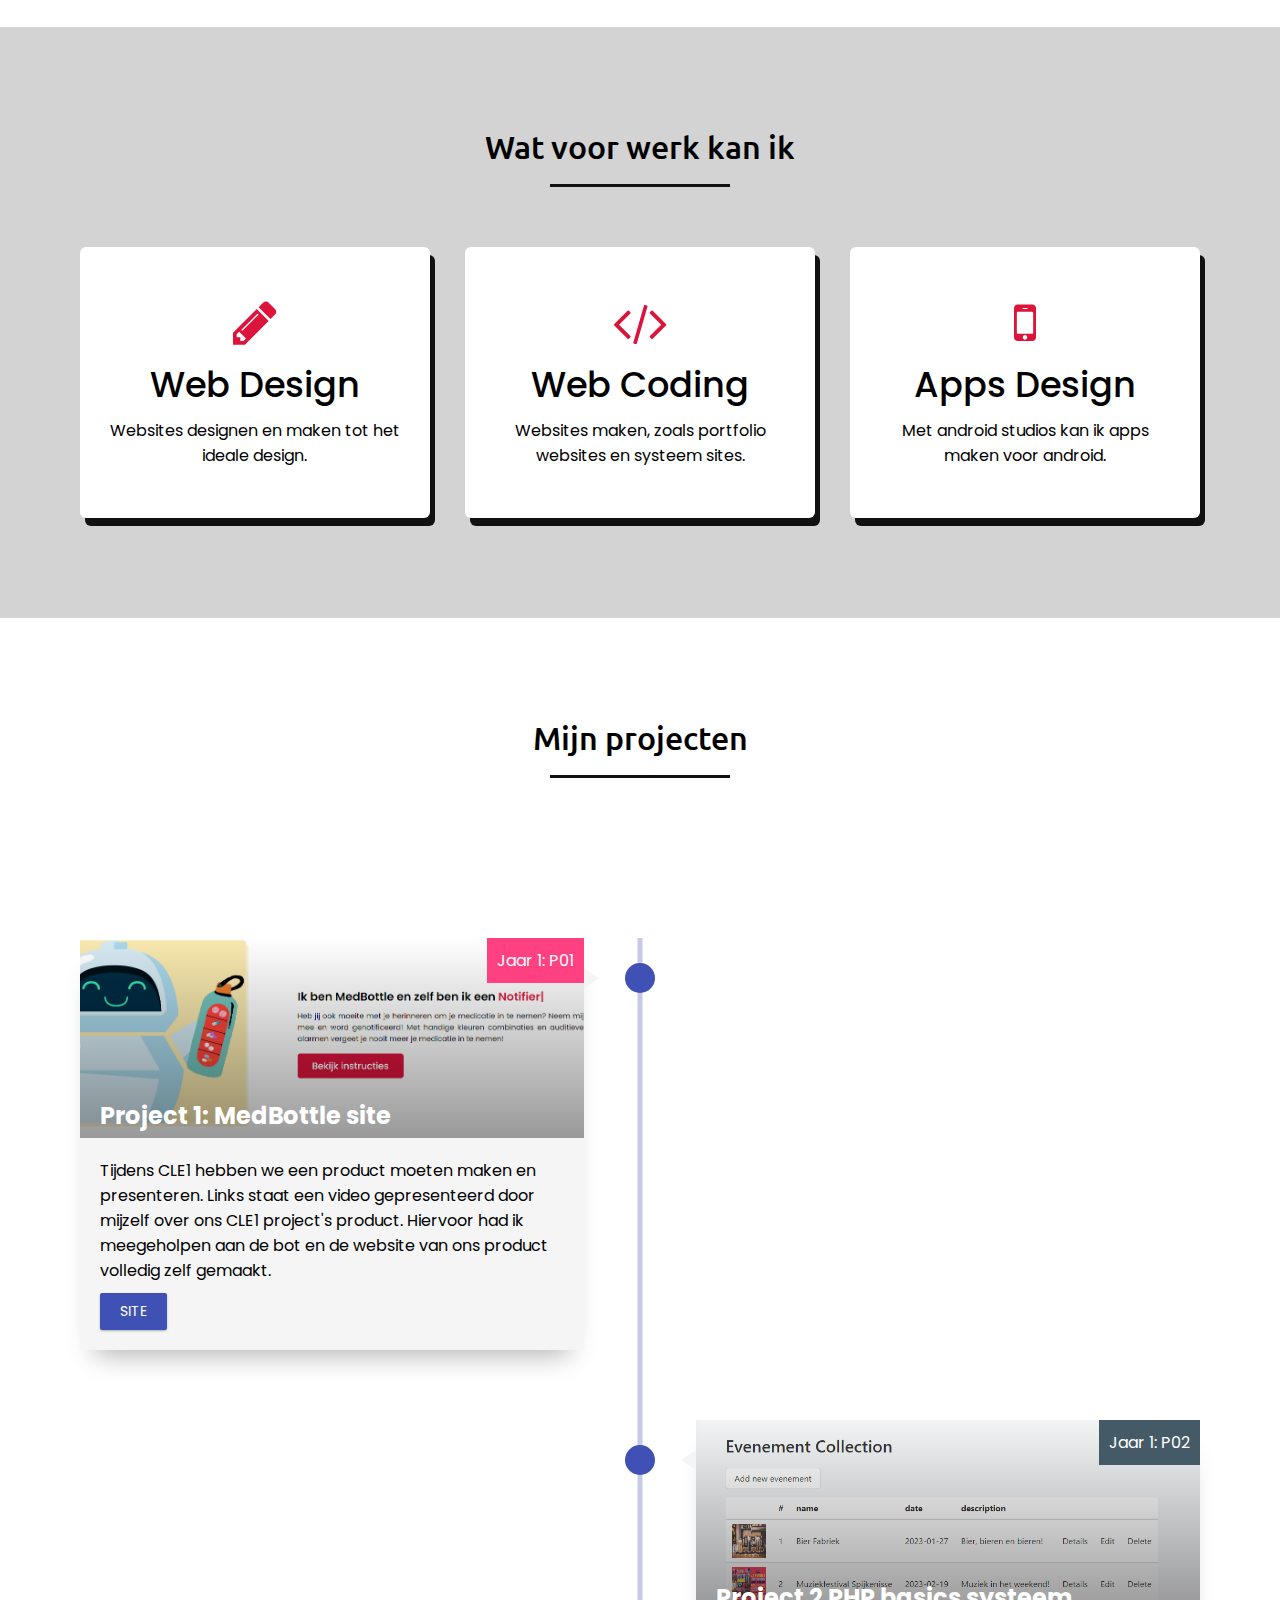
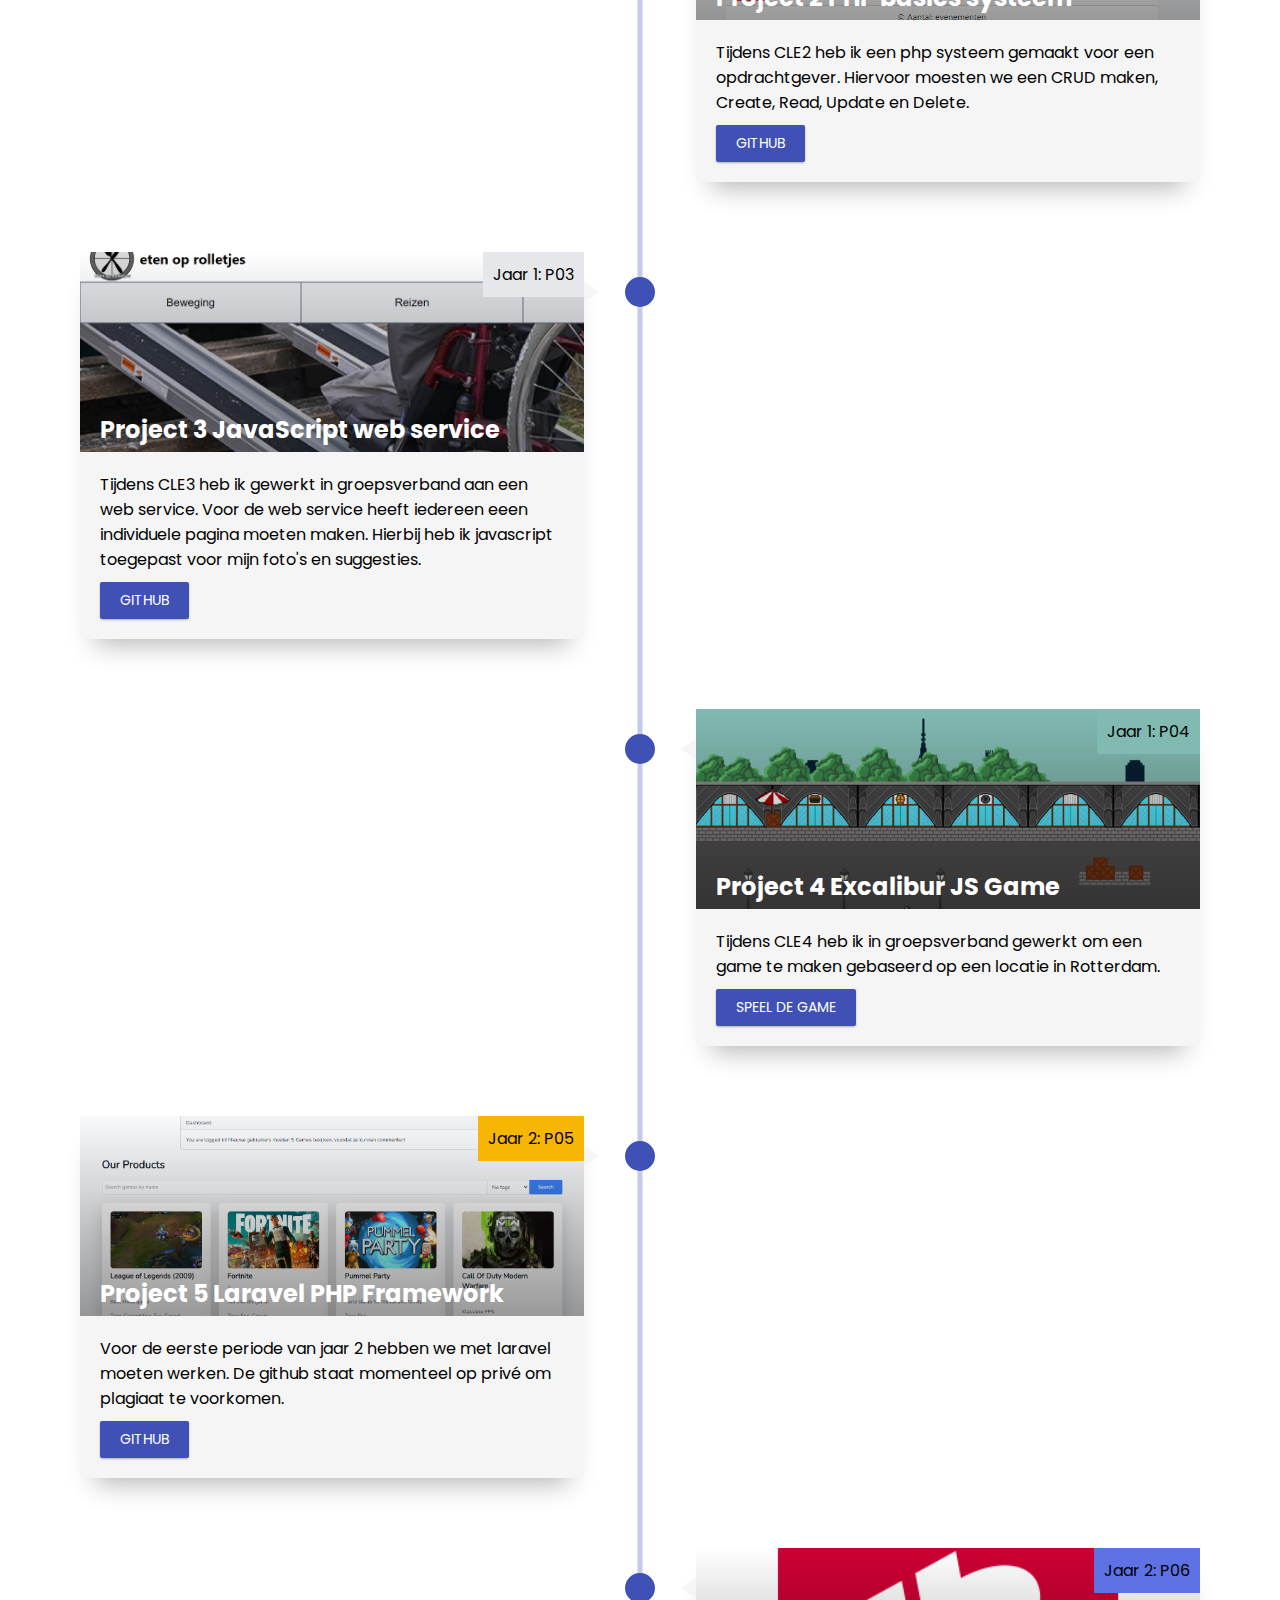
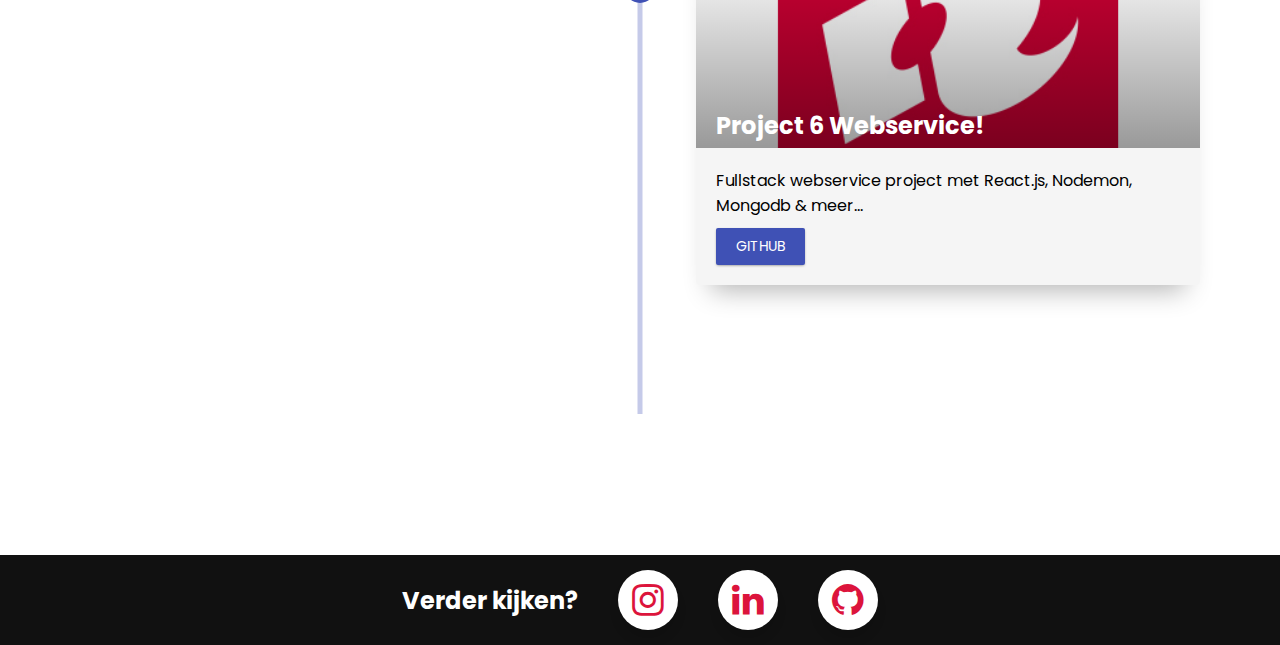
==== commit b8070685: "Update index.html" ====
--- a/index.html
+++ b/index.html
@@ -53,7 +53,7 @@
                     </div>
                     <div class="column right">
                         <div class="text">Mijn naam is Ryan.<span class="typing-2"></span></div>
-                        <p>Ik ben 20 jaar oud en ik zit momenteel in mijn eerste jaar op de opleiding Creative media & Game technologies op Hogeschool Rotterdam. 
+                        <p>Ik ben 21 jaar oud en ik zit momenteel in mijn eerste jaar op de opleiding Creative media & Game technologies op Hogeschool Rotterdam. 
                             Hier leer ik beter te coderen, programmeren en designen.
                         </p>
                         <br>
